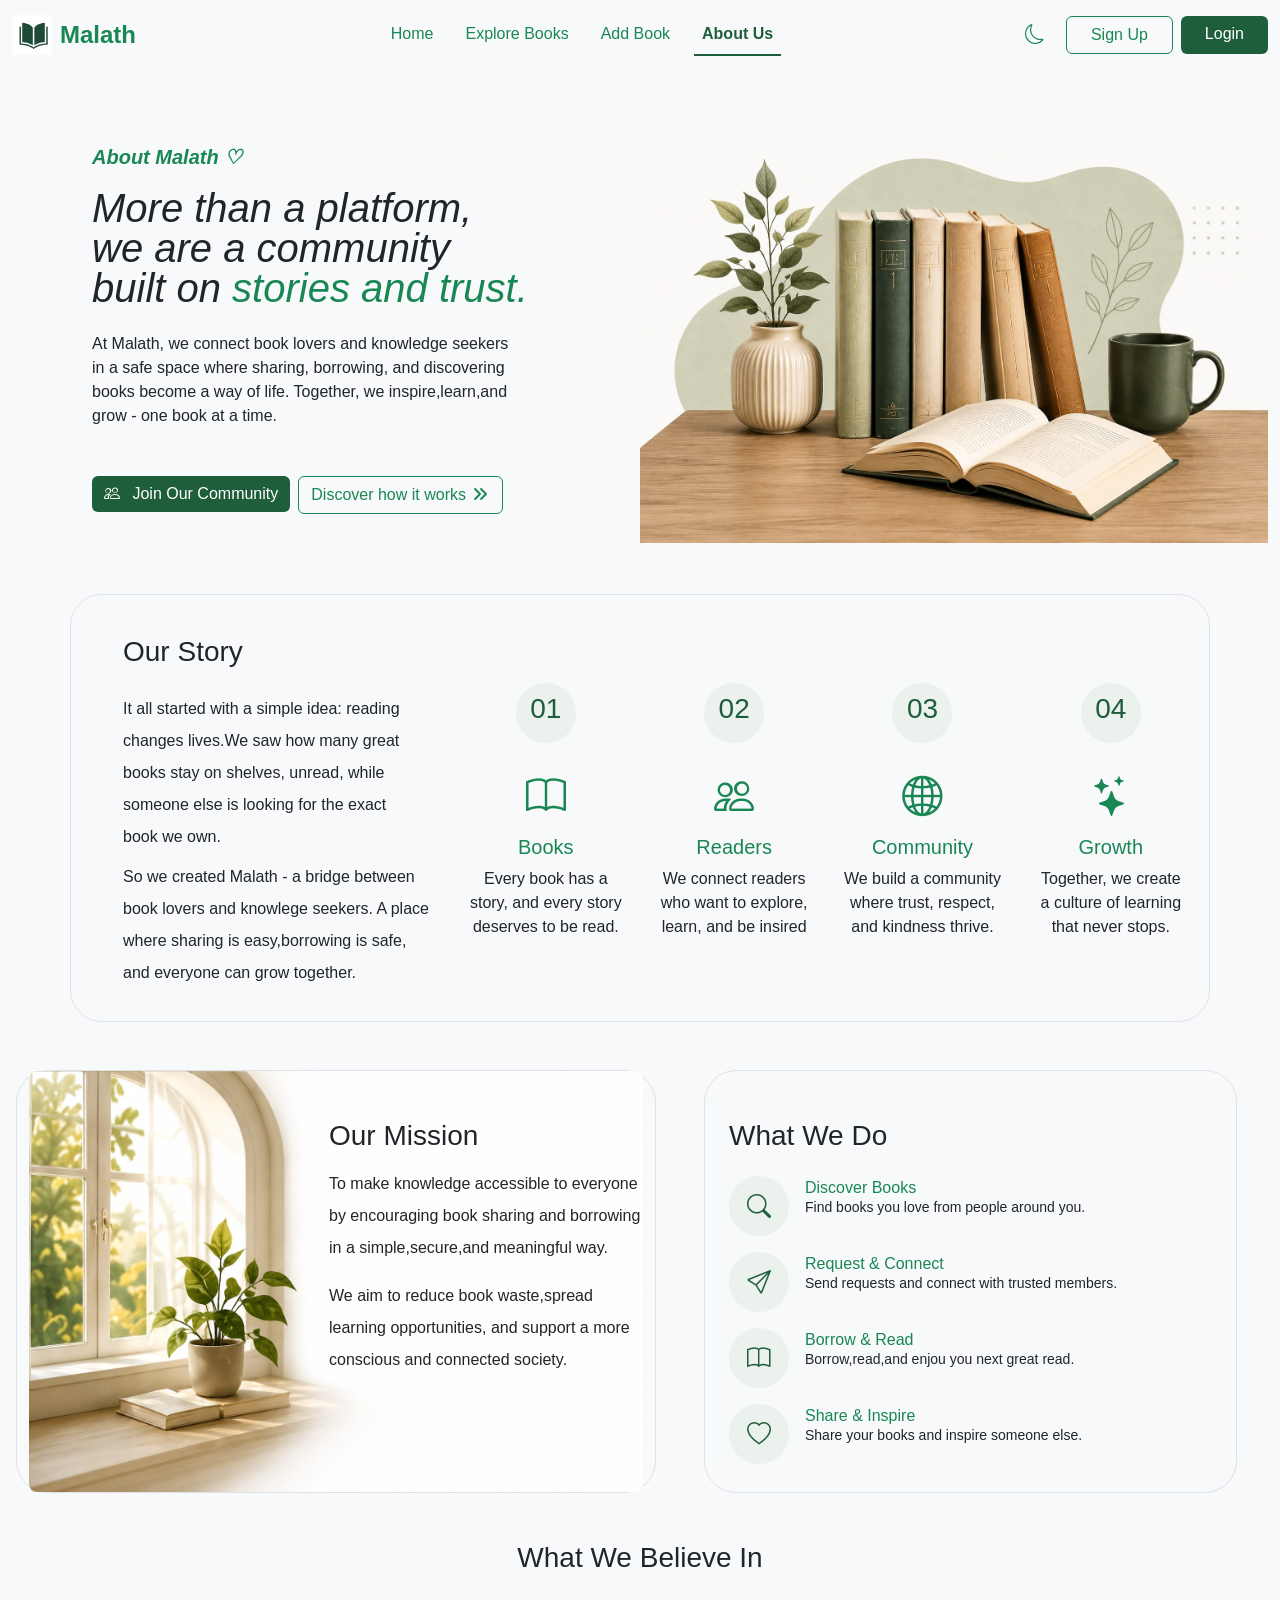
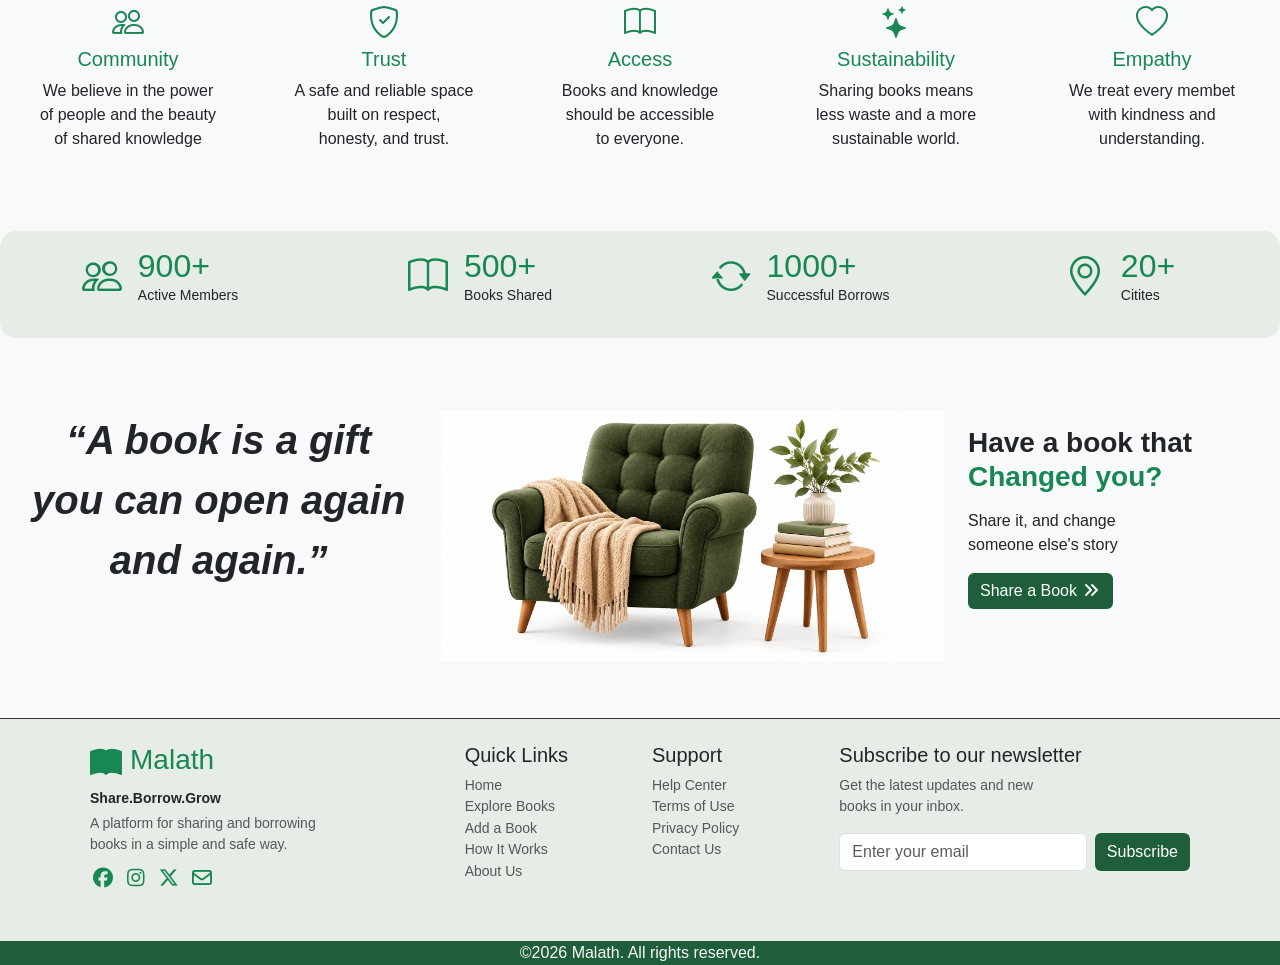
==== about.html @ b28620c4 "dark mode about page (80%)" ====
<!DOCTYPE html>
<html lang="en">

<head>
  <meta charset="UTF-8">
  <meta name="viewport" content="width=device-width, initial-scale=1.0">
  <title>About Us</title>
  <!--FontAwesome-->
  <link rel="stylesheet" href="./css/all.min.css">
  <!--Bootstrap Link-->
  <link href="https://cdn.jsdelivr.net/npm/bootstrap@5.3.8/dist/css/bootstrap.min.css" rel="stylesheet"
    integrity="sha384-sRIl4kxILFvY47J16cr9ZwB07vP4J8+LH7qKQnuqkuIAvNWLzeN8tE5YBujZqJLB" crossorigin="anonymous">
  <!--Bootstrap Icons-->
  <link rel="stylesheet" href="https://cdn.jsdelivr.net/npm/bootstrap-icons@1.11.3/font/bootstrap-icons.min.css">
  <!--CSS File-->
  <link rel="stylesheet" href="./css/style.css">
</head>

<body>
  

  <!--Start Nav-->
  <nav id="navbar" class="navbar navbar-expand-lg navbar-light bg-light ">
    <div class="container-fluid">

      <a class="navbar-brand d-flex align-items-center" href="#">
        <img src="./assets/logo.png" alt="malath" height="40" class="me-2">
        <div>
          <span class="fw-bold brand-color fs-4 d-block lh-1 text-green">Malath</span>
        </div>
      </a>
      <button class=" navbar-toggler" type="button" data-bs-toggle="collapse" data-bs-target="#navbarContent"
        aria-controls="navbarContent" aria-expanded="false" aria-label="Toggle navigation">
        <span class="navbar-toggler-icon"></span>
      </button>

      <div class=" collapse navbar-collapse" id="navbarContent">
        <ul class="links navbar-nav nav-underline mx-auto mb-2 mb-lg-0 gap-lg-3 text-nowrap px-4">
          <li class="nav-item">
            <a class="nav-link text-green text" href="./index.html">Home</a>
          </li>
          <li class="nav-item">
            <a class="nav-link text-green text" href="./explore.html">Explore Books</a>
          </li>
          <li class="nav-item">
            <a class="nav-link text-green text" href="./addBooks.html">Add Book </a>
          </li>
          <li class="nav-item">
            <a class="nav-link text-green active text" href="./about.html">About Us</a>
          </li>
        </ul>
        <div class="r-nav  d-flex  gap-2 my-1">
          <i id="themeBtn" class="bi bi-moon btn text-green fs-5"></i>
          <div class="r-nav  d-flex  gap-2 my-1">
          <a class="btn btn-outline-success px-4 text-nowrap" href="./sign-up.html">Sign Up</a>
        </div>
        <div class="r-nav  d-flex  gap-2 my-1">
          <a class="btn btn-success px-4 text-nowrap" href="./login.html">Login</a>
        </div>
        </div>
      </div>

    </div>
  </nav>
  <!--End Nav-->

  <!--Start Landing Section-->
  <section class="landing d-flex justify-content-md-between align-items-center flex-lg-row container-fluid my-5">

    <div class="info ms-lg-2 p-4">
      <div class="ms-lg-5 text-center text-md-start">

        <p class="fst-italic fs-5 text-green fw-semibold text">About Malath <span class="heart">&#9825;</span></p>
        <h1 class="mb-4 lh-1 fst-italic">More than a platform, <br> we are a community <br>built on <span class="text-green">stories and trust.</span></h1>
        <p class="mb-5 text">At Malath, we connect book lovers and knowledge <br class="d-block d-lg-none">seekers <br class="d-none d-lg-block"> in a safe space where sharing, borrowing, <br class="d-block d-lg-none"> and discovering <br class="break d-none d-lg-block">books become a way of life.<br class="d-block d-lg-none"> Together, we inspire,learn,and <br class="break d-none d-lg-block"> grow - <br class="d-block d-lg-none"> one book at a time.</p>

        <div class="mb-2 d-flex container-fluid ps-0">
          <a href="./sign-up.html"><button class="btn btn-success me-2"><i class="bi bi-people me-2"></i> Join Our Community</button></a>
          <a href="./index.html#how-it-works"><button class="btn btn-outline-success">Discover how it works <i class="fa-solid fa-angles-right"></i></button></a>
        </div>

      </div>
    </div>


    <div  class="image bg-info w-50 my-md-auto">
      <img src="./assets/landing-light.jpg" alt="Landing" class="w-100" id="landing-img">
    </div>
  </section>
  <!--End Landing Section-->

  <!--Start Story Section-->
  <section class="story container-lg container-md-fluid my-5  p-3 border border-1 rounded-5">
    <div class="row">

      <div class="left col-md-4 col-lg-4 ps-md-5 text-center text-md-start">
        <h3 class="my-4">Our Story</h3>
        <p class="lh-lg mb-md-5 mb-lg-2 text">It all started with a simple idea: reading <br
            class=" d-sm-block d-md-none d-lg-block"> changes lives.We saw how many great <br
            class="d-sm-block d-md-none d-lg-block"> books stay on shelves, unread, while <br
            class="d-sm-block d-md-none d-lg-block">someone else is looking for the exact <br
            class="d-sm-block d-md-none d-lg-block"> book we own.</p>
        <p class="lh-lg text">So we created Malath - a bridge between <br
            class="d-sm-block d-md-none d-lg-block">book lovers and knowlege seekers. A place <br
            class="d-sm-block d-md-none d-lg-block">where sharing is easy,borrowing is safe, <br
            class="d-sm-block d-md-none d-lg-block">and everyone can grow together.</p>
      </div>


      <div class="right col-md-8 col-lg-8">
        <div class="row mt-lg-5 justify-content-center align-items-center">


          <div class="col-md-6 col-lg-3 text-center ms-auto">
            <div class="count mx-auto my-4">
              <h3>01</h3>
            </div>
            <i class="bi bi-book fs-1 text-green"></i>
            <h5 class="text-green mt-2">Books</h5>
            <p class="mb-lg-5 text">Every book has a <br>story, and every story <br>deserves to be read.</p>
          </div>



          <div class="col-md-6 col-lg-3 text-center  ms-auto">
            <div class="count mx-auto my-4">
              <h3>02</h3>
            </div>
            <i class="bi bi-people fs-1 text-green"></i>
            <h5 class="text-green mt-2">Readers</h5>
            <p class="mb-lg-5 text">We connect readers <br> who want to explore, <br> learn, and be insired</p>
          </div>


          <div class="col-md-6 col-lg-3 text-center ms-auto">
            <div class="count mx-auto my-4">
              <h3>03</h3>
            </div>
            <i class="bi bi-globe2 fs-1 text-green"></i>
            <h5 class="text-green mt-2">Community</h5>
            <p class="mb-lg-5 text">We build a community <br> where trust, respect, <br> and kindness thrive.</p>
          </div>



          <div class="col-md-6 col-lg-3 text-center ms-auto">
            <div class="count mx-auto my-4">
              <h3>04</h3>
            </div>
            
            <i class="bi bi-stars fs-1 text-green"></i>
            <h5 class="text-green mt-2">Growth</h5>
            <p class="mb-lg-5 text">Together, we create <br> a culture of learning <br> that never stops.</p>
          </div>

        </div>
      </div>
    </div>



  </section>
  <!--End Story Section-->

  <!--Start Mission Section -->
  <section class="mission container-fluid my-5">
    <div class="row column-gap-5">

      <div class="col-lg-6 border border-1 rounded-5 ms-lg-3">

        <div id="description" class=" pt-5">
          <h3 class="mb-3">Our Mission</h3>
          <p class="lh-lg text">To make knowledge accessible to everyone <br> by encouraging book sharing and borrowing <br> in a simple,secure,and meaningful way.</p>
          <p class="lh-lg text">We aim to reduce book waste,spread <br>learning opportunities, and support a more<br> conscious and connected society.</p>
        </div>
      </div>



      <div class="we-do col-lg-5 pt-5 border border-1 rounded-5 ps-md-4">
        <h3>What We Do</h3>
        <div class="info my-4">

          <div class="box d-flex align-items-center my-3 ">
            <i class="bi bi-search count me-3 fs-4"></i>
            <div>
              <h6 class="text-green my-0">Discover Books</h6>
              <p class="fs-14 text">Find books you love from people around you.</p>
            </div>
          </div>


          <div class="box d-flex align-items-center my-3">
            <i class="bi bi-send count fs-4 me-3"></i>
            <div>
              <h6 class="text-green my-0">Request & Connect</h6>
              <p class="fs-14 text">Send requests and connect with trusted members.</p>
            </div>
          </div>



          <div class="box d-flex align-items-center my-3">
            <i class="bi bi-book count fs-4 me-3"></i>
            <div>
              <h6 class="text-green my-0">Borrow & Read</h6>
              <p class="fs-14 text">Borrow,read,and enjou you next great read.</p>
            </div>
          </div>


          <div class="box d-flex align-items-center my-3">
            <i class="bi bi-heart count fs-4 me-3"></i>
            <div>
              <h6 class="text-green my-0">Share & Inspire</h6>
              <p class="fs-14 text">Share your books and inspire someone else.</p>
            </div>
          </div>


        </div>
      </div>
    </div>
  </section>
  <!--Start Mission Section-->

  <!--Start Believe Section -->
  <section class="text-center my-5">
    <h3 class="mb-4">What We Believe In</h3>
    <div class="container-fluid">
      <div class="row justify-content-around">

        <div class="col-md-2">
          <i class="bi bi-people text-green fs-2"></i>
          <h5 class="text-green">Community</h5>
          <p class="text">We believe in the power <br> of people and the beauty <br> of shared knowledge</p>
        </div>


        <div class="col-md-2">
          <i class="bi bi-shield-check text-green fs-2"></i>
          <h5 class="text-green">Trust</h5>
          <p class="text">A safe and reliable space <br> built on respect, <br> honesty, and trust.</p>
        </div>



        <div class="col-md-2">
          <i class="bi bi-book text-green fs-2"></i>
          <h5 class="text-green">Access</h5>
          <p class="text">Books and knowledge <br>should be accessible <br> to everyone.</p>
        </div>



        <div class="col-md-2">
          <i class="bi bi-stars text-green fs-2"></i>
          <h5 class="text-green">Sustainability</h5>
          <p class="text">Sharing books means <br> less waste and a more <br> sustainable world.</p>
        </div>



        <div class="col-md-2">
          <i class="bi bi-heart text-green fs-2"></i>
          <h5 class="text-green">Empathy</h5>
          <p class="text">We treat every membet <br> with kindness and <br>understanding.</p>
        </div>
      </div>



    </div>
  </section>
  <!--End Believe Section -->

  <!--Start Stats-->
  <section class="container-fluid my-5 py-3">
    <div class="row align-items-center justify-content-between bg-section py-3 rounded-4 row-gap-2">

      <div class=" col-6 col-md-3 col-lg-3 d-flex justify-content-center align-self-center">
        <i class="bi bi-people text-green fs-1 me-3"></i>
        <div class="description">
          <h5 class="mb-0 fs-2 text-green">900+</h5>
          <p class="fs-14 text">Active Members</p>
        </div>
      </div>


      <div class="col-6 col-md-3 col-lg-3 d-flex justify-content-center">
        <i class="bi bi-book text-green fs-1 me-3"></i>
        <div class="description">
          <h5 class="mb-0 fs-2 text-green">500+</h5>
          <p class="fs-14 text">Books Shared</p>
        </div>
      </div>



      <div class="col-6 col-md-3 col-lg-3 d-flex justify-content-center">
        <i class="bi bi-arrow-repeat text-green fs-1 me-3"></i>
        <div class="description">
          <h5 class="mb-0 fs-2 text-green">1000+</h5>
          <p class="fs-14 text">Successful Borrows</p>
        </div>
      </div>




      <div class="col-6 col-md-3 col-lg-3 d-flex justify-content-center">
        <i class="bi bi-geo-alt text-green fs-1 me-3"></i>
        <div class="description">
          <h5 class="mb-0 fs-2 text-green">20+</h5>
          <p class="fs-14 text">Citites</p>
        </div>
      </div>




    </div>
  </section>
  <!--End Stats-->

  <!--Start Last Section-->
  <section class="mb-5 container-fluid my-5">
    <div class="row p-2 justify-content-around">

      <div class="col-md-4 col-lg-4 text-center mb-3">
        <q class="fs-1 fw-semibold fst-italic">A book is a gift <br class="d-none d-md-block">you can open again <br
            class="d-none d-lg-block"> and again.</q>
      </div>

      <div class="image col-md-5 col-lg-5">
        <img src="./assets/quote.jpg" alt="" class="w-100">
      </div>

      <div class="col-md-3 col-lg-3 text-center text-md-start mt-3">
        <h3 class="fw-semibold mb-3">Have a book that <br> <span class="text-green">Changed you?</span></h3>
        <p class="mb-3 text">Share it, and change <br>someone else's story</p>
        <a href="./addBooks.html"><button class="btn btn-success">Share a Book <i
              class="fa-solid fa-angles-right"></i></button></a>
      </div>
    </div>

  </section>
  <!--End Last Section-->

  <!--Start Footer-->
  <footer class="p-3 bg-section">
    <div class="container">
      <div class="row  justify-content-md-between justify-content-lg-center align-items-start p-2">

        <div class="col-sm-6 col-lg-4 mb-4">
          <div class="d-flex align-items-center ">
            <i class="bi bi-book-fill fs-2 me-2 text-green d-flex  justify-content-center align-items-start"></i>
            <h3 class="text-green">Malath</h3>
          </div>
          <div class="fs-14">
            <p class="fw-bold my-1">Share.Borrow.Grow</p>
            <p class="text-muted mb-2">A platform for sharing and borrowing <br> books in a simple and safe
              way.</p>
          </div>
          <div class="icons m-0">
            <a href="#" class="text-green fs-5"><i class="fa-brands fa-facebook me-1"></i></a>
            <a href="#" class="text-green fs-5"><i class="fa-brands fa-instagram me-1"></i></a>
            <a href="#" class="text-green fs-5"><i class="fa-brands fa-x-twitter me-1"></i></a>
            <a href="#" class="text-green fs-5"><i class="fa-regular fa-envelope me-1"></i></a>
          </div>
        </div>

        <div class="col-sm-6 col-lg-2 mb-2">
          <h5>Quick Links</h5>
          <ul class="list-unstyled">
            <li><a href="#" class="text-decoration-none text-muted fs-14">Home</a></li>
            <li><a href="#" class="text-decoration-none text-muted fs-14">Explore Books</a></li>
            <li><a href="#" class="text-decoration-none text-muted fs-14">Add a Book</a></li>
            <li><a href="#" class="text-decoration-none text-muted fs-14">How It Works</a></li>
            <li><a href="#" class="text-decoration-none text-muted fs-14">About Us</a></li>
          </ul>
        </div>

        <div class="col-sm-6 col-lg-2  mb-2">
          <h5>Support</h5>
          <ul class="list-unstyled">
            <li><a href="#" class="text-decoration-none text-muted fs-14">Help Center</a></li>
            <li><a href="#" class="text-decoration-none text-muted fs-14">Terms of Use</a></li>
            <li><a href="#" class="text-decoration-none text-muted fs-14">Privacy Policy</a></li>
            <li><a href="#" class="text-decoration-none text-muted fs-14">Contact Us</a></li>
          </ul>
        </div>

        <div class="col-sm-6 col-lg-4 ">
          <div class="info">
            <h5>Subscribe to our newsletter</h5>
            <p class="fs-14 text-muted">Get the latest updates and new <br> books in your inbox.</p>
          </div>

          <form class="d-flex">
            <input type="email" placeholder="Enter your email" "
                  class=" form-control w-75 me-2">
            <input type="submit" value="Subscribe" class="btn btn-success">
          </form>
        </div>


      </div>
    </div>
  </footer>
  <p class="text-center bg-success my-0 text-light copy-right">&copy;2026 Malath. All rights reserved.</p>
  <!-- End Footer -->

  <!--Bootstrape-->
  <script src="https://cdn.jsdelivr.net/npm/bootstrap@5.3.8/dist/js/bootstrap.bundle.min.js"
    integrity="sha384-FKyoEForCGlyvwx9Hj09JcYn3nv7wiPVlz7YYwJrWVcXK/BmnVDxM+D2scQbITxI"
    crossorigin="anonymous"></script>

  <!--JS File-->
  <script src="./js/main.js"></script>
</body>

</html>
---- css/style.css ----
:root {
  --primary-green-color: #1e5e3a;
  --background-section: #f6f8f5;
}
/*Start Global*/
html {
  scroll-behavior: smooth;
}
* {
  margin: 0;
  padding: 0;
  box-sizing: border-box;
}
.text-green {
  color: var(--primary-green-color);
}
.fs-14 {
  font-size: 14px;
}
/*End Global*/

/*Start Nav*/
.navbar-nav .nav-link:hover,
.navbar-nav .nav-link.active {
  color: var(--primary-green-color) !important;
  font-weight: 600;
}

.nav-underline .nav-link.active,
.nav-underline .nav-link:hover {
  border-bottom-color: var(--primary-green-color) !important;
}
/*End Nav*/

/*Start Hero*/
.hero {
  background-color: #fafaf8;
  display: flex;
  align-items: center;
}

.btn-success:hover {
  background: var(--primary-green-color);
}
.btn-outline-success:hover {
  background: var(--primary-green-color);
  transition: all 1s;
}
.btn-success {
  background: var(--primary-green-color);
  border: none;
}
/*End Hero*/

/*Start Footer*/
.bg-section {
  background-color: #e6ede6;
}
.copy-right {
  background-color: var(--primary-green-color) !important;
}
/*End Footer*/

/*Start About Page*/
.icon {
  width: 40px;
  height: 40px;
  display: flex !important;
  justify-content: center;
  align-items: center;
  flex-shrink: 0;
  border-radius: 50%;
  -webkit-border-radius: 50%;
  -moz-border-radius: 50%;
  -ms-border-radius: 50%;
  -o-border-radius: 50%;
}
.count {
  /*background-color: #fef2e9;*/
  background-color: #ebf1ec;
  color: var(--primary-green-color);
  width: 60px;
  height: 60px;
  display: flex;
  justify-content: center;
  align-items: center;
  flex-shrink: 0;
  border-radius: 50%;
  -webkit-border-radius: 50%;
  -moz-border-radius: 50%;
  -ms-border-radius: 50%;
  -o-border-radius: 50%;
}
#description {
  background-image: url(../assets/mission-light.jpg);
  background-size: cover;
  padding-bottom: 100px;
  border-radius: 8px;
  -webkit-border-radius: 8px;
  -moz-border-radius: 8px;
  -ms-border-radius: 8px;
  -o-border-radius: 8px;
  padding-left: 300px;
  background-position: center;
}
/*.description{
  background-image: url(../assets/mission-dark.jpg);
  background-size: cover;
  padding-bottom: 100px;
  border-radius: 8px;
  -webkit-border-radius: 8px;
  -moz-border-radius: 8px;
  -ms-border-radius: 8px;
  -o-border-radius: 8px;
  padding-left: 300px;
}*/
.description-box,
.description-content {
  min-height: 100%;
}
@media (max-width: 767px) {
  .landing {
    flex-direction: column !important;
  }
  .landing .image,
  .landing .image img {
    width: 100% !important;
  }
  .mission .description {
    padding-left: 30px;
    padding-bottom: 10px;
    background-attachment: fixed;
  }
}
@media (min-width: 768px){
  .mission .description{
    padding-left: 400px;
  }

}
/*@media (max-width: 991px){
  .landing .break{
    display: none !important;
  }
}*/
/*.mission{
  background-image: url(../assets/mission-background.jpg);
  background-size: cover;
}*/
/*.vision{
  background-image: url(../assets/vision-background.jpg);
  background-size: cover;
}*/
/*.icons{
    width: 40px;
    height: 40px;
    border-radius: 50%;
    -webkit-border-radius: 50%;
    -moz-border-radius: 50%;
    -ms-border-radius: 50%;
    -o-border-radius: 50%;
    background-color: var(--background-section);
}*/
/*End About Page*/

/* Custom Styles overriding or adding to Bootstrap */

/* 1. Global Styles */
body {
  font-family: "Segoe UI", Tahoma, Geneva, Verdana, sans-serif;
  background-color: #f8f9fa; /* لون خلفية مريح للعين */
}

/* 2. Custom Navbar Styling */
.navbar-brand {
  font-size: 1.5rem;
  color: #0d6efd !important; /* توحيد لون اللوجو بلون البراند */
}

.nav-link.active {
  font-weight: bold;
  border-bottom: 2px solid #0d6efd; /* خط تحت اسم الصفحة النشطة */
}

/* 3. Search Section */
.explore-search h1 {
  color: #212529;
}

/* Customizing Search Input Focus */
.explore-search .form-control:focus {
  border-color: #0d6efd;
  box-shadow: 0 0 8px rgba(13, 110, 253, 0.25);
}

/* 4. Job Cards Enhancements */
.card {
  border: none;
  transition:
    transform 0.2s ease,
    box-shadow 0.2s ease; /* انيميشن عند التحويم */
}

/* Hover Effect on Cards */
.card:hover {
  transform: translateY(-5px); /* رفع الكارت لفوق سنّة بسيطة */
  box-shadow: 0 8px 16px rgba(0, 0, 0, 0.1) !important;
}

/* Company Logo inside Card */
.card-img-top {
  object-fit: contain;
  height: 50px;
}

/* 5. Footer Customization */
footer {
  font-size: 0.9rem;
  border-top: 1px solid #343a40;
}

/*كود حبيبه*/
/*:root {
  --brand-color: #1b5e3a;
  --brand-light-bg: #f4f8f5;
}

.btn-success {
  background-color: var(--brand-color);
  border-color: var(--brand-color);
}


.bg-success {
  background-color: var(--brand-color) !important;
}

.text-success {
  color: var(--brand-color) !important;
}


.bg-light {
  background-color: var(--brand-light-bg) !important;
}

.card-img-top {
  height: 200px;
  object-fit: cover;
}
body {
    background-color: #057734;
}*/

/* GLOBAL VARIABLES  */
:root {
  --primary-green: #198754;
  --hover-shadow: 0 8px 20px rgba(0, 0, 0, 0.1);
}

body {
  font-family: "Inter", sans-serif;
  color: #212529;
}

.text-green {
  color: var(--primary-green) !important;
}

/*  SEARCH BAR  */

.input-group:focus-within {
  box-shadow: 0 0 0 0.25rem rgba(25, 135, 84, 0.2) !important;
  border-color: var(--primary-green) !important;
}

.input-group .form-control:focus {
  box-shadow: none;
}

/*  FILTER BUTTONS */
.btn-filter {
  background-color: #ffffff;
  color: #6c757d;
  border: 1px solid #dee2e6;
  border-radius: 50px;
  padding: 8px 20px;
  font-size: 14px;
  transition: all 0.3s ease;
}

/* Active category indicator */
.btn-filter.active {
  background-color: var(--primary-green);
  color: #ffffff;
  border-color: var(--primary-green);
  box-shadow: 0 4px 10px rgba(25, 135, 84, 0.25);
}

/*  BOOK CARDS */
.book-card {
  border: 1px solid rgba(0, 0, 0, 0.08);
  border-radius: 12px;
  transition:
    transform 0.3s ease,
    box-shadow 0.3s ease;
}

.book-card:hover {
  transform: translateY(-5px);
  box-shadow: var(--hover-shadow);
}

.book-cover {
  width: 120px;
  height: 170px;
  object-fit: cover;
  flex-shrink: 0;
  border-radius: 8px;
}

.badge-category {
  background-color: rgba(25, 135, 84, 0.1);
  color: var(--primary-green);
  font-weight: 600;
}

.status-available {
  color: var(--primary-green);
  font-size: 13px;
  font-weight: 600;
}

/* start add book css */

.breadcrumb-item + .breadcrumb-item::before {
  content: ">";
}

.form-control:focus,
.form-select:focus {
  box-shadow: 0 0 0 0.25rem #18703d !important;
}
.guide-icon-box {
  width: 42px;
  height: 42px;
  min-width: 42px;
  background-color: #eaf3ed;
  color: #1b5e3a;
  border-radius: 50%;
  display: flex;
  align-items: center;
  justify-content: center;
  font-size: 1.2rem;
}
.upload-label {
  display: block;
  font-weight: 600;
  margin-bottom: 8px;
}

.upload-box {
  border: 1px dashed #aaa;
  border-radius: 8px;
  padding: 25px;
  text-align: center;
  cursor: pointer;
  transition: 0.3s;
}

.upload-box:hover {
  border-color: #198754;
  background-color: #f8fff9;
}

#bookImages {
  display: none;
}

.upload-content {
  cursor: pointer;
  width: 100%;
}

.upload-icon {
  font-size: 30px;
  color: #198754;
  margin-bottom: 8px;
}

.upload-content p {
  margin: 0;
  font-weight: 600;
}

.upload-content span {
  display: block;
  margin: 5px 0;
  color: #666;
}

.upload-content small {
  color: #888;
}

.upload-note {
  display: block;
  margin-top: 8px;
  color: #777;
}
/* end add book css */
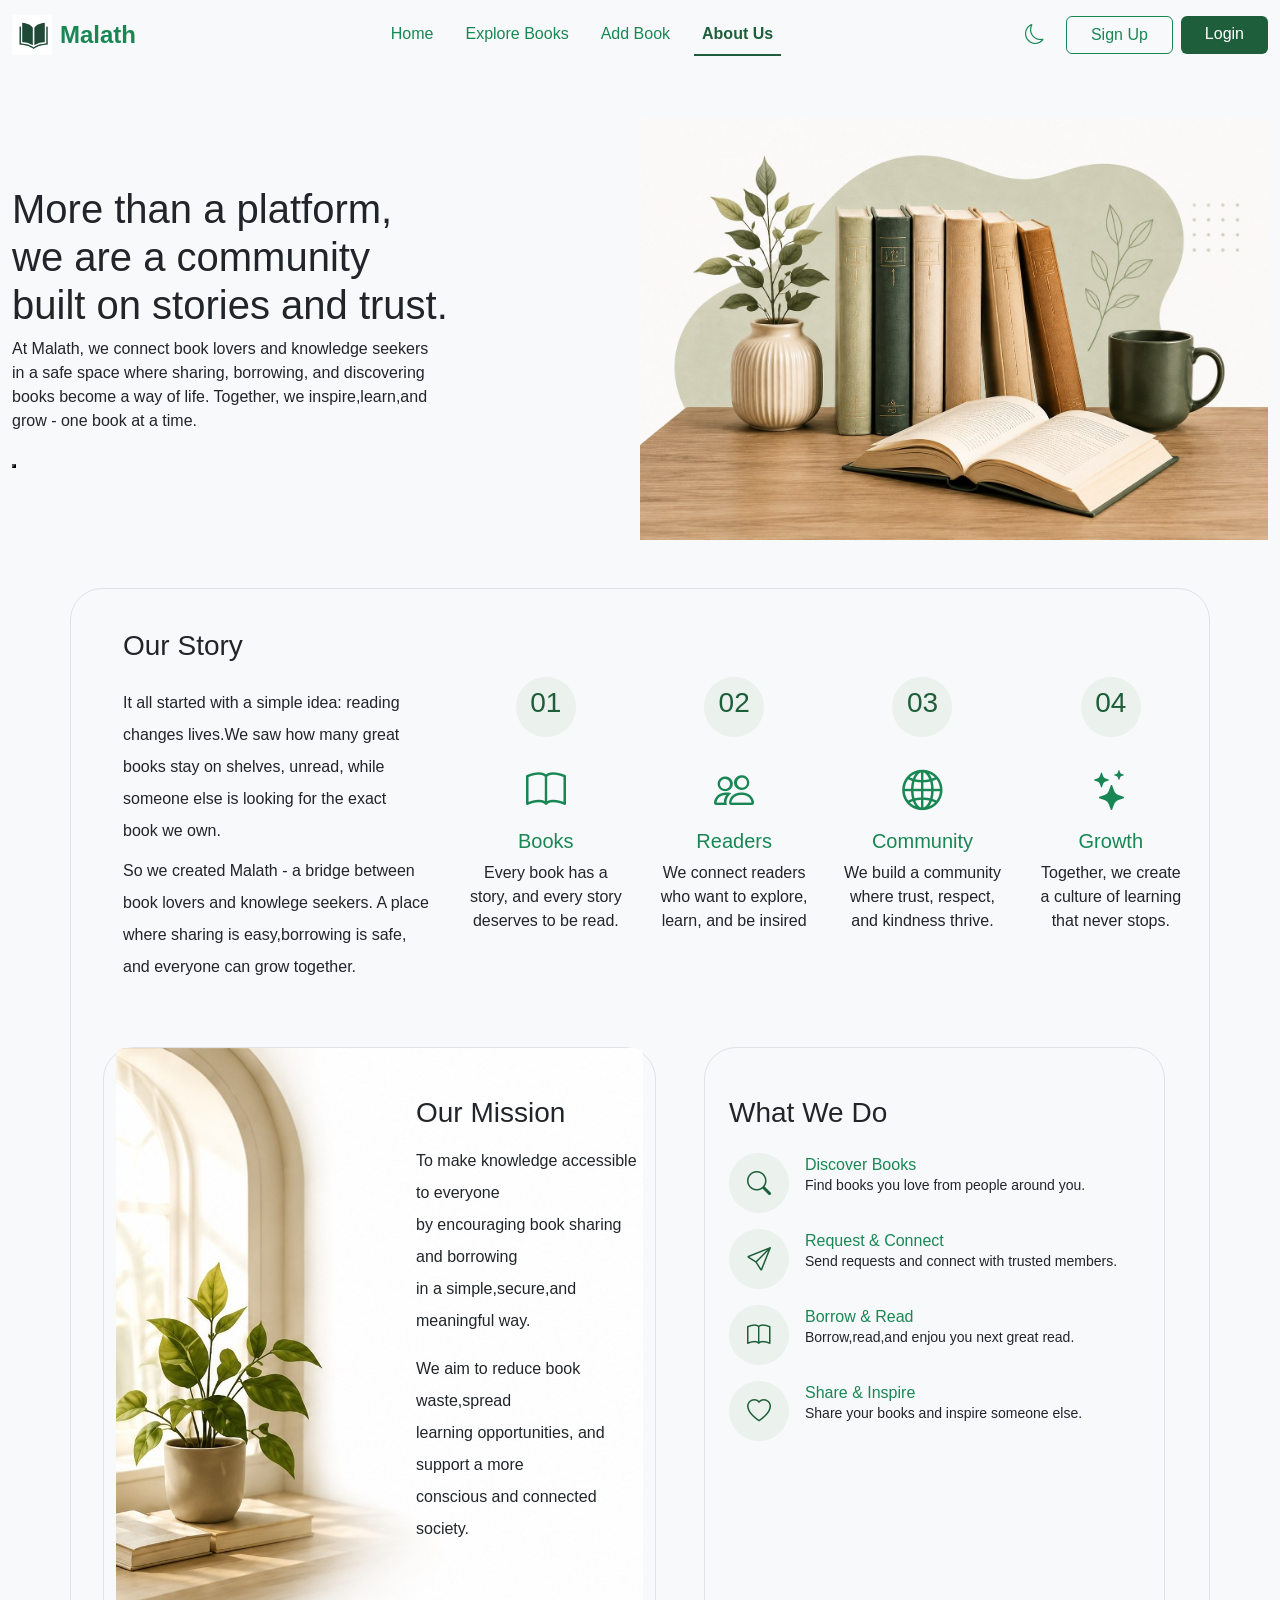
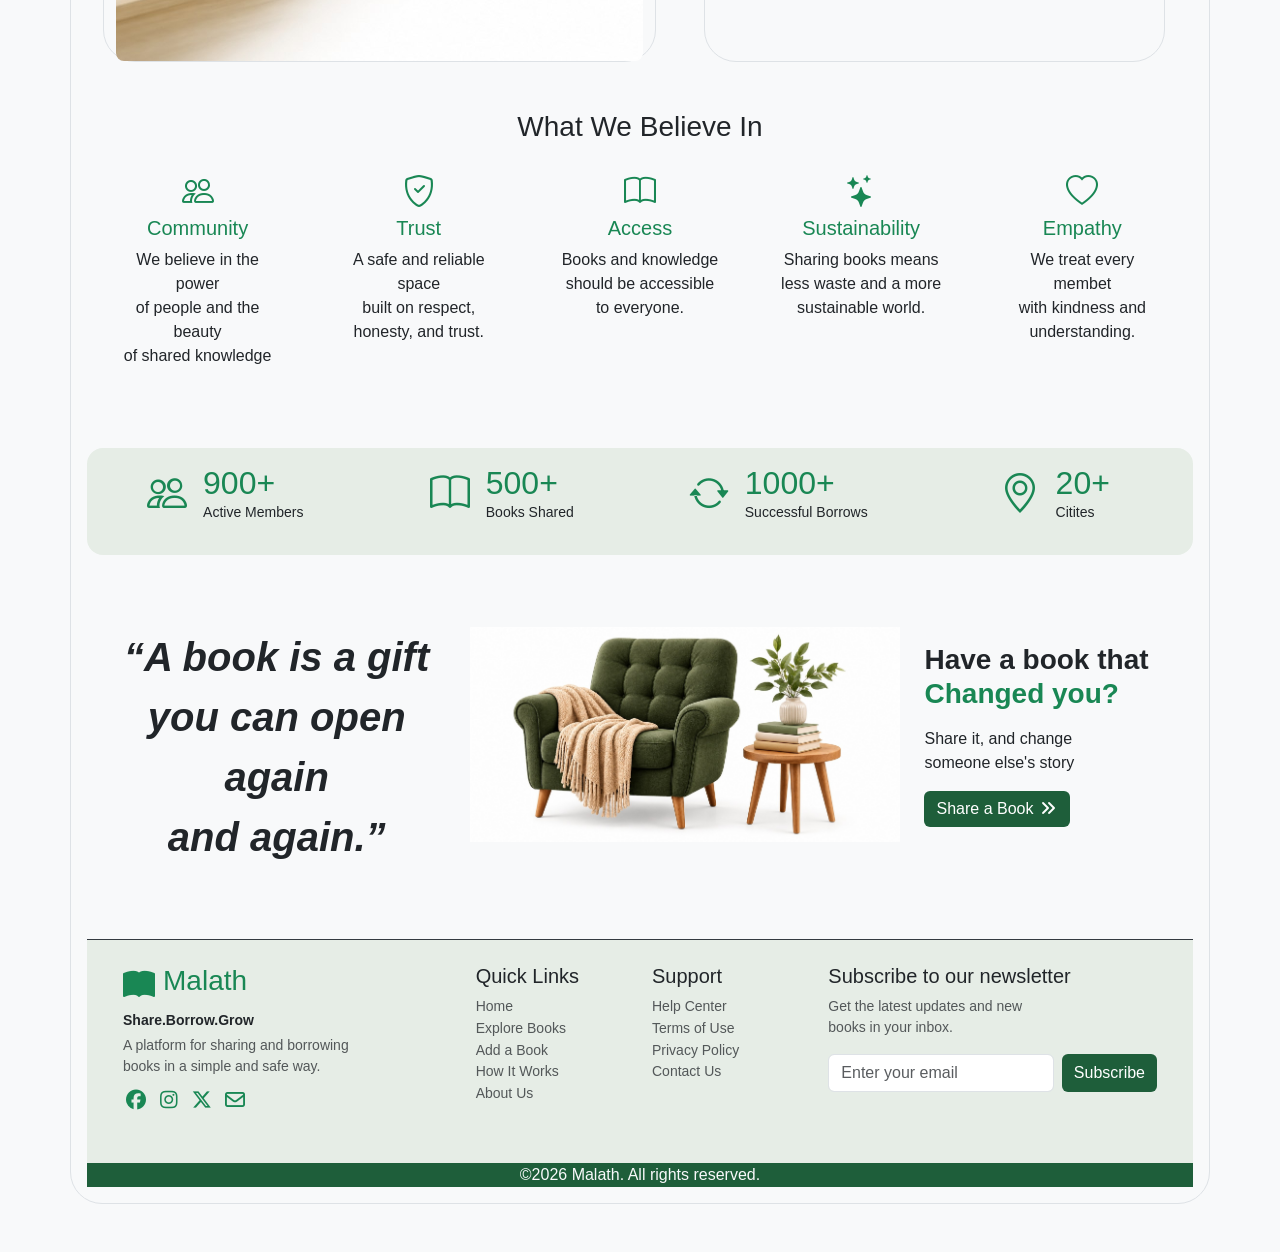
==== commit 9e3c80b8: ".." ====
--- a/about.html
+++ b/about.html
@@ -65,25 +65,16 @@
   <!--End Nav-->
 
   <!--Start Landing Section-->
+
+
   <section class="landing d-flex justify-content-md-between align-items-center flex-lg-row container-fluid my-5">
-
-    <div class="info ms-lg-2 p-4">
-      <div class="ms-lg-5 text-center text-md-start">
-
-        <p class="fst-italic fs-5 text-green fw-semibold text">About Malath <span class="heart">&#9825;</span></p>
-        <h1 class="mb-4 lh-1 fst-italic">More than a platform, <br> we are a community <br>built on <span class="text-green">stories and trust.</span></h1>
-        <p class="mb-5 text">At Malath, we connect book lovers and knowledge <br class="d-block d-lg-none">seekers <br class="d-none d-lg-block"> in a safe space where sharing, borrowing, <br class="d-block d-lg-none"> and discovering <br class="break d-none d-lg-block">books become a way of life.<br class="d-block d-lg-none"> Together, we inspire,learn,and <br class="break d-none d-lg-block"> grow - <br class="d-block d-lg-none"> one book at a time.</p>
-
-        <div class="mb-2 d-flex container-fluid ps-0">
-          <a href="./sign-up.html"><button class="btn btn-success me-2"><i class="bi bi-people me-2"></i> Join Our Community</button></a>
-          <a href="./index.html#how-it-works"><button class="btn btn-outline-success">Discover how it works <i class="fa-solid fa-angles-right"></i></button></a>
-        </div>
-
-      </div>
-    </div>
-
-
-    <div  class="image bg-info w-50 my-md-auto">
+    <div class="info">
+      <h1>More than a platform, <br> we are a community <br>built on stories and trust.</h1>
+      <p>At Malath, we connect book lovers and knowledge seekers <br> in a safe space where sharing, borrowing, and discovering <br>books become a way of life. Together, we inspire,learn,and <br> grow - one book at a time.</p>
+      <button><a href=""></a></button>
+    </div>
+
+    <div class="image bg-info w-50 my-md-auto">
       <img src="./assets/landing-light.jpg" alt="Landing" class="w-100" id="landing-img">
     </div>
   </section>
@@ -110,7 +101,6 @@
       <div class="right col-md-8 col-lg-8">
         <div class="row mt-lg-5 justify-content-center align-items-center">
 
-
           <div class="col-md-6 col-lg-3 text-center ms-auto">
             <div class="count mx-auto my-4">
               <h3>01</h3>
@@ -159,7 +149,6 @@
 
 
 
-  </section>
   <!--End Story Section-->
 
   <!--Start Mission Section -->
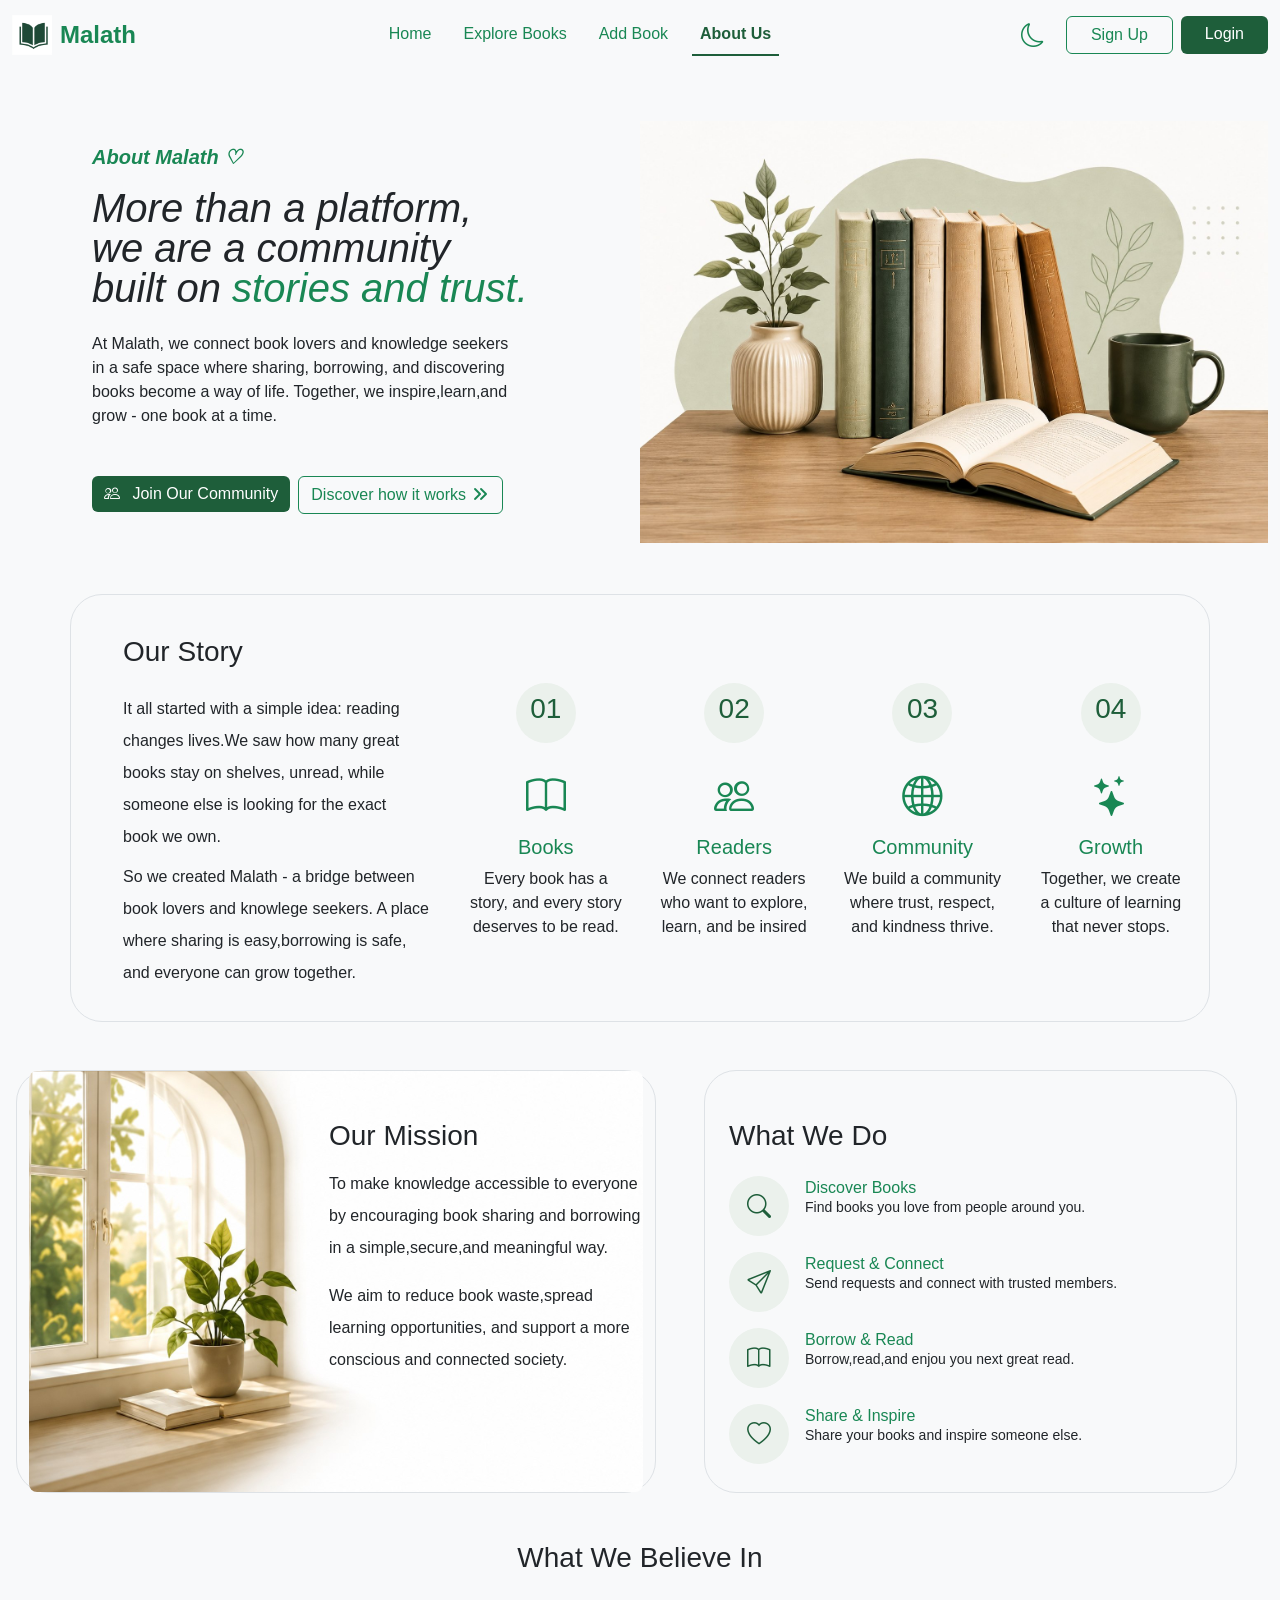
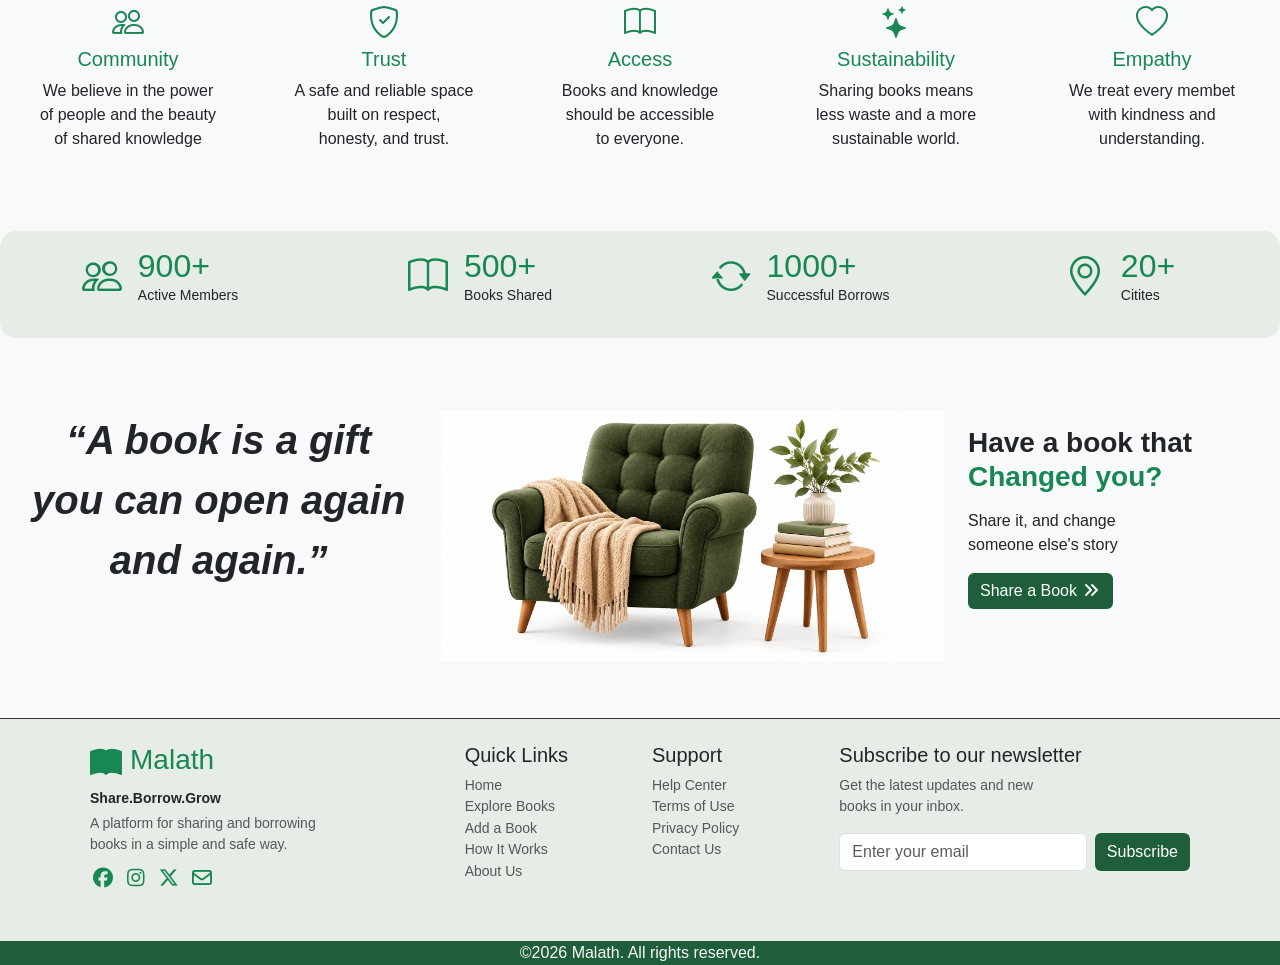
==== commit fbcf6bd7: ".." ====
--- a/about.html
+++ b/about.html
@@ -1,26 +1,24 @@
 <!DOCTYPE html>
 <html lang="en">
-
-<head>
+  <head>
   <meta charset="UTF-8">
   <meta name="viewport" content="width=device-width, initial-scale=1.0">
   <title>About Us</title>
   <!--FontAwesome-->
   <link rel="stylesheet" href="./css/all.min.css">
   <!--Bootstrap Link-->
-  <link href="https://cdn.jsdelivr.net/npm/bootstrap@5.3.8/dist/css/bootstrap.min.css" rel="stylesheet"
-    integrity="sha384-sRIl4kxILFvY47J16cr9ZwB07vP4J8+LH7qKQnuqkuIAvNWLzeN8tE5YBujZqJLB" crossorigin="anonymous">
+  <link href="https://cdn.jsdelivr.net/npm/bootstrap@5.3.8/dist/css/bootstrap.min.css" rel="stylesheet" integrity="sha384-sRIl4kxILFvY47J16cr9ZwB07vP4J8+LH7qKQnuqkuIAvNWLzeN8tE5YBujZqJLB" crossorigin="anonymous">
   <!--Bootstrap Icons-->
   <link rel="stylesheet" href="https://cdn.jsdelivr.net/npm/bootstrap-icons@1.11.3/font/bootstrap-icons.min.css">
   <!--CSS File-->
   <link rel="stylesheet" href="./css/style.css">
 </head>
 
-<body>
+<body class="">
   
 
   <!--Start Nav-->
-  <nav id="navbar" class="navbar navbar-expand-lg navbar-light bg-light ">
+  <nav id="navbar" class="navbar navbar-expand-lg bg-light navbar-light">
     <div class="container-fluid">
 
       <a class="navbar-brand d-flex align-items-center" href="#">
@@ -29,8 +27,7 @@
           <span class="fw-bold brand-color fs-4 d-block lh-1 text-green">Malath</span>
         </div>
       </a>
-      <button class=" navbar-toggler" type="button" data-bs-toggle="collapse" data-bs-target="#navbarContent"
-        aria-controls="navbarContent" aria-expanded="false" aria-label="Toggle navigation">
+      <button class=" navbar-toggler" type="button" data-bs-toggle="collapse" data-bs-target="#navbarContent" aria-controls="navbarContent" aria-expanded="false" aria-label="Toggle navigation">
         <span class="navbar-toggler-icon"></span>
       </button>
 
@@ -50,7 +47,7 @@
           </li>
         </ul>
         <div class="r-nav  d-flex  gap-2 my-1">
-          <i id="themeBtn" class="bi bi-moon btn text-green fs-5"></i>
+          <i id="themeBtn" class="bi btn text-green fs-4 bi-moon d-flex justify-content-center align-items-center"></i>
           <div class="r-nav  d-flex  gap-2 my-1">
           <a class="btn btn-outline-success px-4 text-nowrap" href="./sign-up.html">Sign Up</a>
         </div>
@@ -65,14 +62,23 @@
   <!--End Nav-->
 
   <!--Start Landing Section-->
-
-
   <section class="landing d-flex justify-content-md-between align-items-center flex-lg-row container-fluid my-5">
-    <div class="info">
-      <h1>More than a platform, <br> we are a community <br>built on stories and trust.</h1>
-      <p>At Malath, we connect book lovers and knowledge seekers <br> in a safe space where sharing, borrowing, and discovering <br>books become a way of life. Together, we inspire,learn,and <br> grow - one book at a time.</p>
-      <button><a href=""></a></button>
-    </div>
+
+    <div class="info ms-lg-2 p-4">
+      <div class="ms-lg-5 text-center text-md-start">
+
+        <p class="fst-italic fs-5 text-green fw-semibold text">About Malath <span class="heart">♡</span></p>
+        <h1 class="mb-4 lh-1 fst-italic">More than a platform, <br> we are a community <br>built on <span class="text-green">stories and trust.</span></h1>
+        <p class="mb-5 text">At Malath, we connect book lovers and knowledge <br class="d-block d-lg-none">seekers <br class="d-none d-lg-block"> in a safe space where sharing, borrowing, <br class="d-block d-lg-none"> and discovering <br class="break d-none d-lg-block">books become a way of life.<br class="d-block d-lg-none"> Together, we inspire,learn,and <br class="break d-none d-lg-block"> grow - <br class="d-block d-lg-none"> one book at a time.</p>
+
+        <div class="mb-2 d-flex container-fluid ps-0">
+          <a href="./sign-up.html"><button class="btn btn-success me-2"><i class="bi bi-people me-2"></i> Join Our Community</button></a>
+          <a href="./index.html#how-it-works"><button class="btn btn-outline-success">Discover how it works <i class="fa-solid fa-angles-right"></i></button></a>
+        </div>
+
+      </div>
+    </div>
+
 
     <div class="image bg-info w-50 my-md-auto">
       <img src="./assets/landing-light.jpg" alt="Landing" class="w-100" id="landing-img">
@@ -86,20 +92,14 @@
 
       <div class="left col-md-4 col-lg-4 ps-md-5 text-center text-md-start">
         <h3 class="my-4">Our Story</h3>
-        <p class="lh-lg mb-md-5 mb-lg-2 text">It all started with a simple idea: reading <br
-            class=" d-sm-block d-md-none d-lg-block"> changes lives.We saw how many great <br
-            class="d-sm-block d-md-none d-lg-block"> books stay on shelves, unread, while <br
-            class="d-sm-block d-md-none d-lg-block">someone else is looking for the exact <br
-            class="d-sm-block d-md-none d-lg-block"> book we own.</p>
-        <p class="lh-lg text">So we created Malath - a bridge between <br
-            class="d-sm-block d-md-none d-lg-block">book lovers and knowlege seekers. A place <br
-            class="d-sm-block d-md-none d-lg-block">where sharing is easy,borrowing is safe, <br
-            class="d-sm-block d-md-none d-lg-block">and everyone can grow together.</p>
+        <p class="lh-lg mb-md-5 mb-lg-2 text">It all started with a simple idea: reading <br class=" d-sm-block d-md-none d-lg-block"> changes lives.We saw how many great <br class="d-sm-block d-md-none d-lg-block"> books stay on shelves, unread, while <br class="d-sm-block d-md-none d-lg-block">someone else is looking for the exact <br class="d-sm-block d-md-none d-lg-block"> book we own.</p>
+        <p class="lh-lg text">So we created Malath - a bridge between <br class="d-sm-block d-md-none d-lg-block">book lovers and knowlege seekers. A place <br class="d-sm-block d-md-none d-lg-block">where sharing is easy,borrowing is safe, <br class="d-sm-block d-md-none d-lg-block">and everyone can grow together.</p>
       </div>
 
 
       <div class="right col-md-8 col-lg-8">
         <div class="row mt-lg-5 justify-content-center align-items-center">
+
 
           <div class="col-md-6 col-lg-3 text-center ms-auto">
             <div class="count mx-auto my-4">
@@ -149,6 +149,7 @@
 
 
 
+  </section>
   <!--End Story Section-->
 
   <!--Start Mission Section -->
@@ -182,7 +183,7 @@
           <div class="box d-flex align-items-center my-3">
             <i class="bi bi-send count fs-4 me-3"></i>
             <div>
-              <h6 class="text-green my-0">Request & Connect</h6>
+              <h6 class="text-green my-0">Request &amp; Connect</h6>
               <p class="fs-14 text">Send requests and connect with trusted members.</p>
             </div>
           </div>
@@ -192,7 +193,7 @@
           <div class="box d-flex align-items-center my-3">
             <i class="bi bi-book count fs-4 me-3"></i>
             <div>
-              <h6 class="text-green my-0">Borrow & Read</h6>
+              <h6 class="text-green my-0">Borrow &amp; Read</h6>
               <p class="fs-14 text">Borrow,read,and enjou you next great read.</p>
             </div>
           </div>
@@ -201,7 +202,7 @@
           <div class="box d-flex align-items-center my-3">
             <i class="bi bi-heart count fs-4 me-3"></i>
             <div>
-              <h6 class="text-green my-0">Share & Inspire</h6>
+              <h6 class="text-green my-0">Share &amp; Inspire</h6>
               <p class="fs-14 text">Share your books and inspire someone else.</p>
             </div>
           </div>
@@ -317,8 +318,7 @@
     <div class="row p-2 justify-content-around">
 
       <div class="col-md-4 col-lg-4 text-center mb-3">
-        <q class="fs-1 fw-semibold fst-italic">A book is a gift <br class="d-none d-md-block">you can open again <br
-            class="d-none d-lg-block"> and again.</q>
+        <q class="fs-1 fw-semibold fst-italic">A book is a gift <br class="d-none d-md-block">you can open again <br class="d-none d-lg-block"> and again.</q>
       </div>
 
       <div class="image col-md-5 col-lg-5">
@@ -328,8 +328,7 @@
       <div class="col-md-3 col-lg-3 text-center text-md-start mt-3">
         <h3 class="fw-semibold mb-3">Have a book that <br> <span class="text-green">Changed you?</span></h3>
         <p class="mb-3 text">Share it, and change <br>someone else's story</p>
-        <a href="./addBooks.html"><button class="btn btn-success">Share a Book <i
-              class="fa-solid fa-angles-right"></i></button></a>
+        <a href="./addBooks.html"><button class="btn btn-success">Share a Book <i class="fa-solid fa-angles-right"></i></button></a>
       </div>
     </div>
 
@@ -387,8 +386,7 @@
           </div>
 
           <form class="d-flex">
-            <input type="email" placeholder="Enter your email" "
-                  class=" form-control w-75 me-2">
+            <input type="email" placeholder="Enter your email" "="" class=" form-control w-75 me-2">
             <input type="submit" value="Subscribe" class="btn btn-success">
           </form>
         </div>
@@ -397,16 +395,15 @@
       </div>
     </div>
   </footer>
-  <p class="text-center bg-success my-0 text-light copy-right">&copy;2026 Malath. All rights reserved.</p>
+  <p class="text-center bg-success my-0 text-light copy-right">©2026 Malath. All rights reserved.</p>
   <!-- End Footer -->
 
   <!--Bootstrape-->
-  <script src="https://cdn.jsdelivr.net/npm/bootstrap@5.3.8/dist/js/bootstrap.bundle.min.js"
-    integrity="sha384-FKyoEForCGlyvwx9Hj09JcYn3nv7wiPVlz7YYwJrWVcXK/BmnVDxM+D2scQbITxI"
-    crossorigin="anonymous"></script>
+  <script src="https://cdn.jsdelivr.net/npm/bootstrap@5.3.8/dist/js/bootstrap.bundle.min.js" integrity="sha384-FKyoEForCGlyvwx9Hj09JcYn3nv7wiPVlz7YYwJrWVcXK/BmnVDxM+D2scQbITxI" crossorigin="anonymous"></script>
 
   <!--JS File-->
   <script src="./js/main.js"></script>
+
+
 </body>
-
 </html>
--- a/css/style.css
+++ b/css/style.css
@@ -127,7 +127,7 @@
     width: 100% !important;
   }
   .mission .description {
-    padding-left: 30px;
+    padding-left: 300px;
     padding-bottom: 10px;
     background-attachment: fixed;
   }
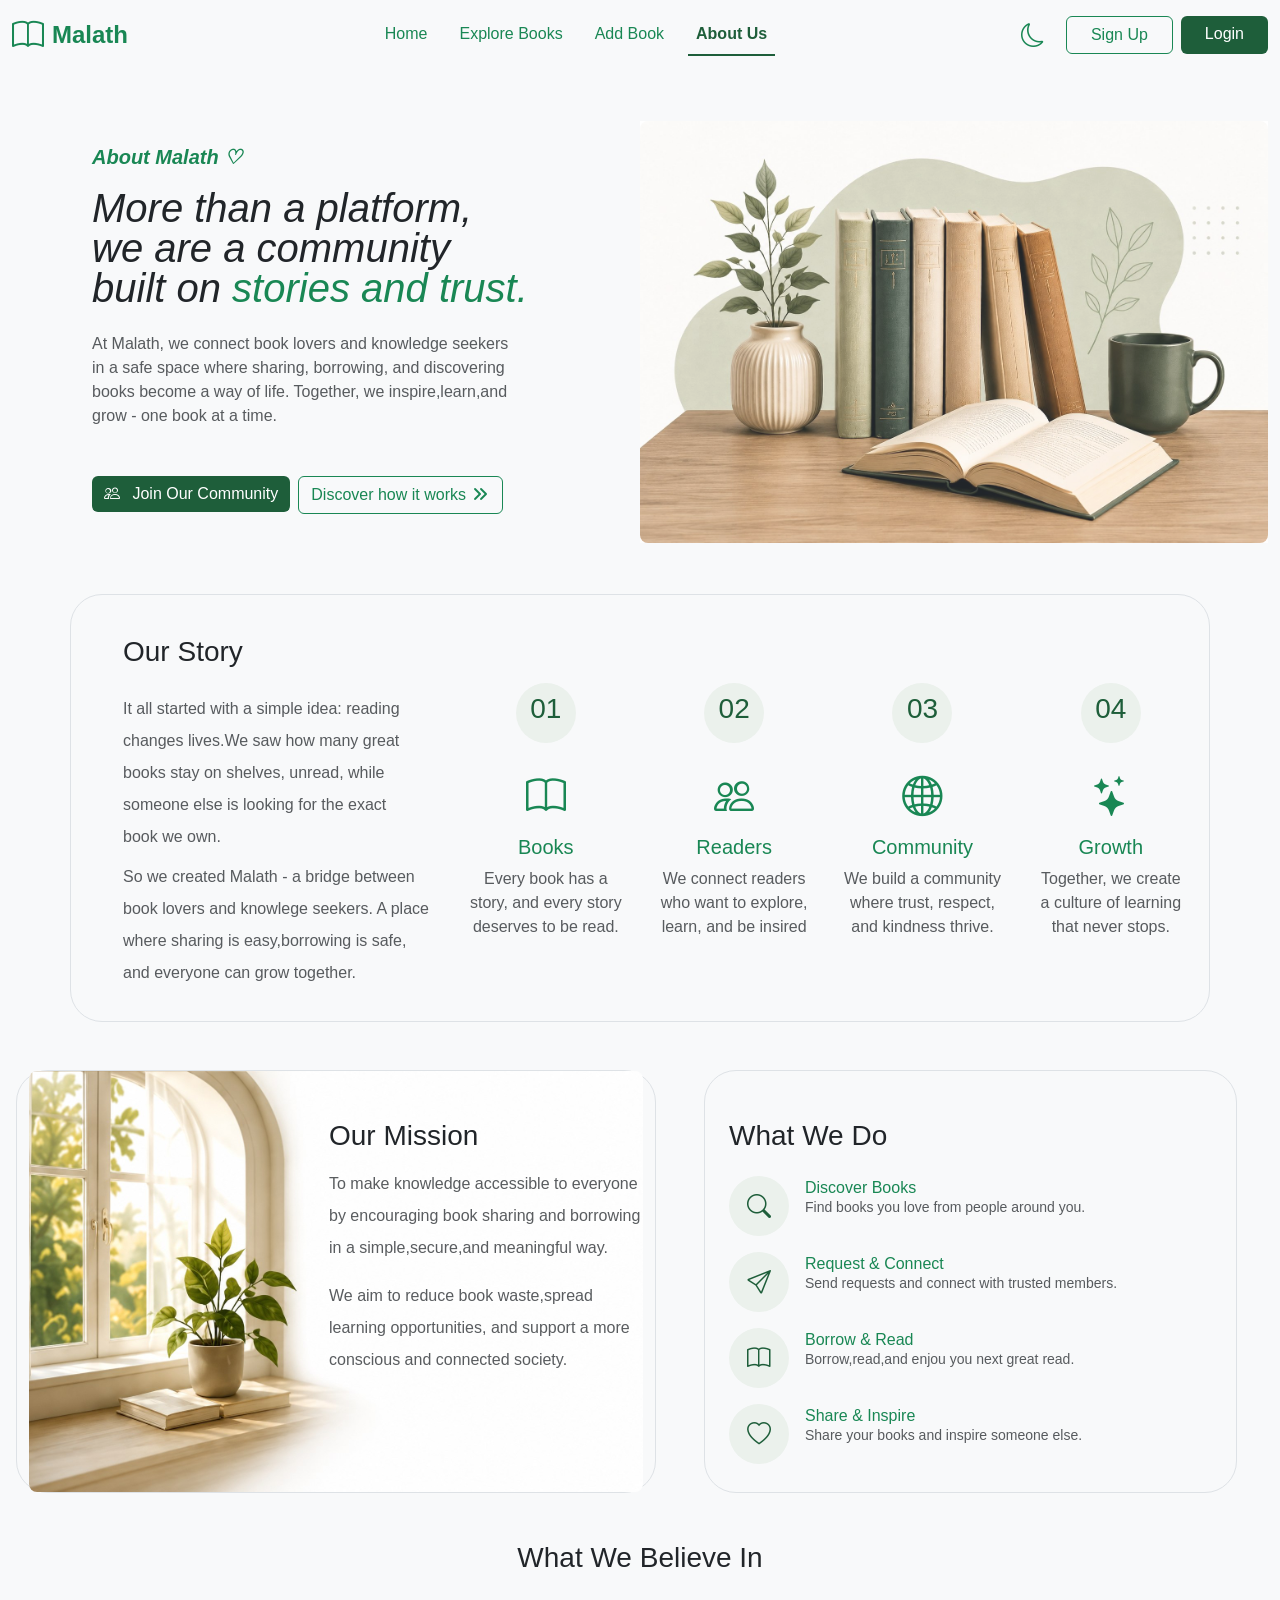
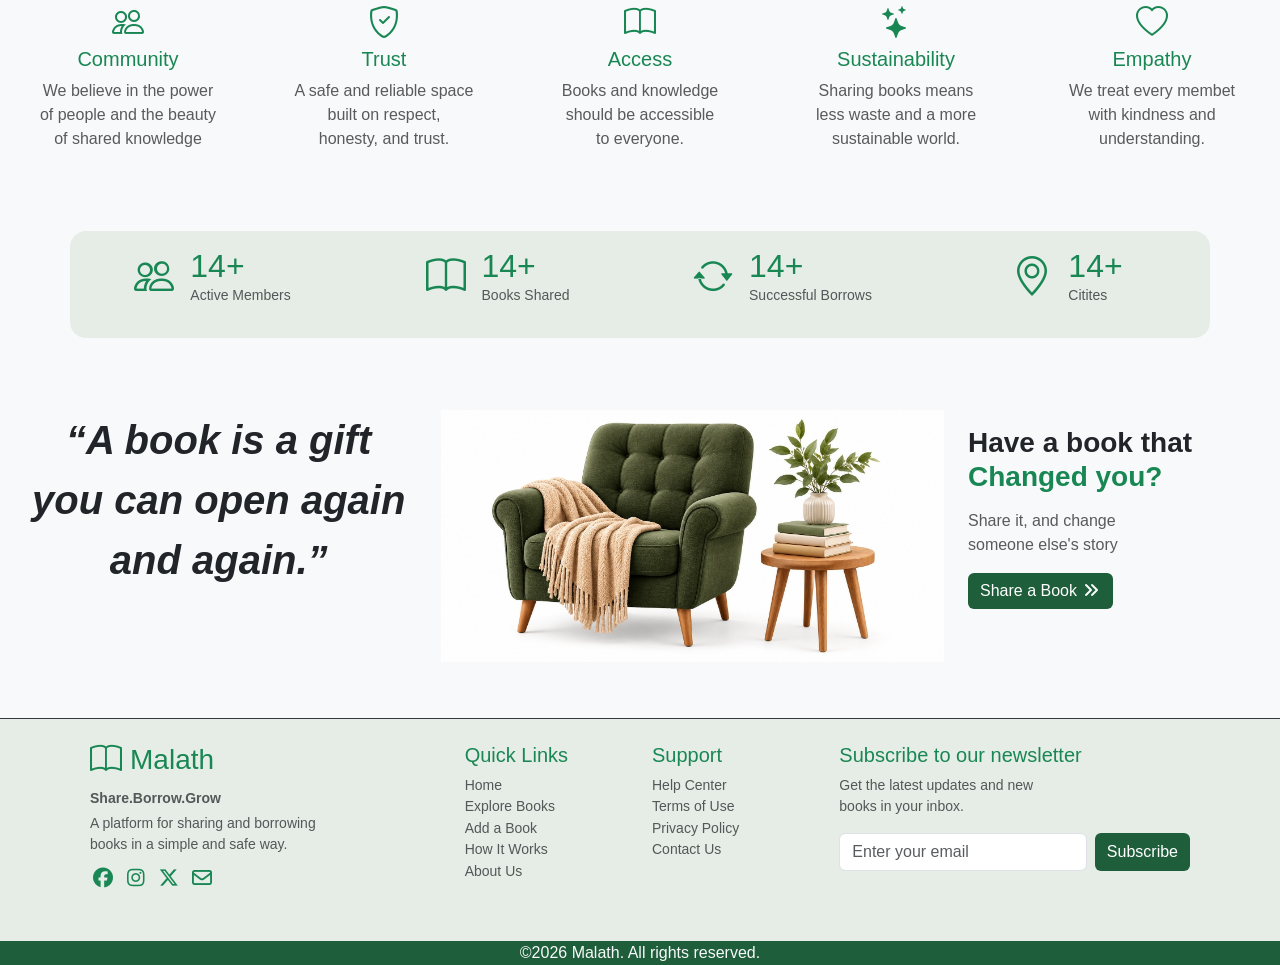
==== commit 981ef62d: "Enhance-1" ====
--- a/about.html
+++ b/about.html
@@ -21,8 +21,9 @@
   <nav id="navbar" class="navbar navbar-expand-lg bg-light navbar-light">
     <div class="container-fluid">
 
-      <a class="navbar-brand d-flex align-items-center" href="#">
-        <img src="./assets/logo.png" alt="malath" height="40" class="me-2">
+      <a class="navbar-brand d-flex align-items-center" href="./index.html">
+        <i class="bi bi-book fs-2 me-2 text-green d-flex  justify-content-center align-items-start"></i>
+        <!--<img src="./assets/logo.png" alt="malath" height="40" class="me-2">-->
         <div>
           <span class="fw-bold brand-color fs-4 d-block lh-1 text-green">Malath</span>
         </div>
@@ -67,9 +68,9 @@
     <div class="info ms-lg-2 p-4">
       <div class="ms-lg-5 text-center text-md-start">
 
-        <p class="fst-italic fs-5 text-green fw-semibold text">About Malath <span class="heart">♡</span></p>
+        <p class="fst-italic fs-5 text-green fw-semibold">About Malath <span class="heart">♡</span></p>
         <h1 class="mb-4 lh-1 fst-italic">More than a platform, <br> we are a community <br>built on <span class="text-green">stories and trust.</span></h1>
-        <p class="mb-5 text">At Malath, we connect book lovers and knowledge <br class="d-block d-lg-none">seekers <br class="d-none d-lg-block"> in a safe space where sharing, borrowing, <br class="d-block d-lg-none"> and discovering <br class="break d-none d-lg-block">books become a way of life.<br class="d-block d-lg-none"> Together, we inspire,learn,and <br class="break d-none d-lg-block"> grow - <br class="d-block d-lg-none"> one book at a time.</p>
+        <p class="mb-5 text-muted paragraph">At Malath, we connect book lovers and knowledge <br class="d-block d-lg-none">seekers <br class="d-none d-lg-block"> in a safe space where sharing, borrowing, <br class="d-block d-lg-none"> and discovering <br class="break d-none d-lg-block">books become a way of life.<br class="d-block d-lg-none"> Together, we inspire,learn,and <br class="break d-none d-lg-block"> grow - <br class="d-block d-lg-none"> one book at a time.</p>
 
         <div class="mb-2 d-flex container-fluid ps-0">
           <a href="./sign-up.html"><button class="btn btn-success me-2"><i class="bi bi-people me-2"></i> Join Our Community</button></a>
@@ -80,7 +81,7 @@
     </div>
 
 
-    <div class="image bg-info w-50 my-md-auto">
+    <div class="landing-image bg-info w-50 my-md-auto bg-dark">
       <img src="./assets/landing-light.jpg" alt="Landing" class="w-100" id="landing-img">
     </div>
   </section>
@@ -92,8 +93,8 @@
 
       <div class="left col-md-4 col-lg-4 ps-md-5 text-center text-md-start">
         <h3 class="my-4">Our Story</h3>
-        <p class="lh-lg mb-md-5 mb-lg-2 text">It all started with a simple idea: reading <br class=" d-sm-block d-md-none d-lg-block"> changes lives.We saw how many great <br class="d-sm-block d-md-none d-lg-block"> books stay on shelves, unread, while <br class="d-sm-block d-md-none d-lg-block">someone else is looking for the exact <br class="d-sm-block d-md-none d-lg-block"> book we own.</p>
-        <p class="lh-lg text">So we created Malath - a bridge between <br class="d-sm-block d-md-none d-lg-block">book lovers and knowlege seekers. A place <br class="d-sm-block d-md-none d-lg-block">where sharing is easy,borrowing is safe, <br class="d-sm-block d-md-none d-lg-block">and everyone can grow together.</p>
+        <p class="lh-lg mb-md-5 mb-lg-2 text-muted paragraph">It all started with a simple idea: reading <br class=" d-sm-block d-md-none d-lg-block"> changes lives.We saw how many great <br class="d-sm-block d-md-none d-lg-block"> books stay on shelves, unread, while <br class="d-sm-block d-md-none d-lg-block">someone else is looking for the exact <br class="d-sm-block d-md-none d-lg-block"> book we own.</p>
+        <p class="lh-lg text-muted paragraph">So we created Malath - a bridge between <br class="d-sm-block d-md-none d-lg-block">book lovers and knowlege seekers. A place <br class="d-sm-block d-md-none d-lg-block">where sharing is easy,borrowing is safe, <br class="d-sm-block d-md-none d-lg-block">and everyone can grow together.</p>
       </div>
 
 
@@ -107,7 +108,7 @@
             </div>
             <i class="bi bi-book fs-1 text-green"></i>
             <h5 class="text-green mt-2">Books</h5>
-            <p class="mb-lg-5 text">Every book has a <br>story, and every story <br>deserves to be read.</p>
+            <p class="mb-lg-5 text-muted paragraph">Every book has a <br>story, and every story <br>deserves to be read.</p>
           </div>
 
 
@@ -118,7 +119,7 @@
             </div>
             <i class="bi bi-people fs-1 text-green"></i>
             <h5 class="text-green mt-2">Readers</h5>
-            <p class="mb-lg-5 text">We connect readers <br> who want to explore, <br> learn, and be insired</p>
+            <p class="mb-lg-5 text-muted paragraph">We connect readers <br> who want to explore, <br> learn, and be insired</p>
           </div>
 
 
@@ -128,7 +129,7 @@
             </div>
             <i class="bi bi-globe2 fs-1 text-green"></i>
             <h5 class="text-green mt-2">Community</h5>
-            <p class="mb-lg-5 text">We build a community <br> where trust, respect, <br> and kindness thrive.</p>
+            <p class="mb-lg-5 text-muted paragraph">We build a community <br> where trust, respect, <br> and kindness thrive.</p>
           </div>
 
 
@@ -140,7 +141,7 @@
             
             <i class="bi bi-stars fs-1 text-green"></i>
             <h5 class="text-green mt-2">Growth</h5>
-            <p class="mb-lg-5 text">Together, we create <br> a culture of learning <br> that never stops.</p>
+            <p class="mb-lg-5 text-muted paragraph">Together, we create <br> a culture of learning <br> that never stops.</p>
           </div>
 
         </div>
@@ -160,8 +161,8 @@
 
         <div id="description" class=" pt-5">
           <h3 class="mb-3">Our Mission</h3>
-          <p class="lh-lg text">To make knowledge accessible to everyone <br> by encouraging book sharing and borrowing <br> in a simple,secure,and meaningful way.</p>
-          <p class="lh-lg text">We aim to reduce book waste,spread <br>learning opportunities, and support a more<br> conscious and connected society.</p>
+          <p class="lh-lg text-muted paragraph">To make knowledge accessible to everyone <br> by encouraging book sharing and borrowing <br> in a simple,secure,and meaningful way.</p>
+          <p class="lh-lg text-muted paragraph">We aim to reduce book waste,spread <br>learning opportunities, and support a more<br> conscious and connected society.</p>
         </div>
       </div>
 
@@ -175,7 +176,7 @@
             <i class="bi bi-search count me-3 fs-4"></i>
             <div>
               <h6 class="text-green my-0">Discover Books</h6>
-              <p class="fs-14 text">Find books you love from people around you.</p>
+              <p class="fs-14 text-muted paragraph">Find books you love from people around you.</p>
             </div>
           </div>
 
@@ -184,7 +185,7 @@
             <i class="bi bi-send count fs-4 me-3"></i>
             <div>
               <h6 class="text-green my-0">Request &amp; Connect</h6>
-              <p class="fs-14 text">Send requests and connect with trusted members.</p>
+              <p class="fs-14 text-muted paragraph">Send requests and connect with trusted members.</p>
             </div>
           </div>
 
@@ -194,7 +195,7 @@
             <i class="bi bi-book count fs-4 me-3"></i>
             <div>
               <h6 class="text-green my-0">Borrow &amp; Read</h6>
-              <p class="fs-14 text">Borrow,read,and enjou you next great read.</p>
+              <p class="fs-14 text-muted paragraph">Borrow,read,and enjou you next great read.</p>
             </div>
           </div>
 
@@ -203,7 +204,7 @@
             <i class="bi bi-heart count fs-4 me-3"></i>
             <div>
               <h6 class="text-green my-0">Share &amp; Inspire</h6>
-              <p class="fs-14 text">Share your books and inspire someone else.</p>
+              <p class="fs-14 text-muted paragraph">Share your books and inspire someone else.</p>
             </div>
           </div>
 
@@ -223,14 +224,14 @@
         <div class="col-md-2">
           <i class="bi bi-people text-green fs-2"></i>
           <h5 class="text-green">Community</h5>
-          <p class="text">We believe in the power <br> of people and the beauty <br> of shared knowledge</p>
+          <p class="text-muted paragraph">We believe in the power <br> of people and the beauty <br> of shared knowledge</p>
         </div>
 
 
         <div class="col-md-2">
           <i class="bi bi-shield-check text-green fs-2"></i>
           <h5 class="text-green">Trust</h5>
-          <p class="text">A safe and reliable space <br> built on respect, <br> honesty, and trust.</p>
+          <p class="text-muted paragraph">A safe and reliable space <br> built on respect, <br> honesty, and trust.</p>
         </div>
 
 
@@ -238,7 +239,7 @@
         <div class="col-md-2">
           <i class="bi bi-book text-green fs-2"></i>
           <h5 class="text-green">Access</h5>
-          <p class="text">Books and knowledge <br>should be accessible <br> to everyone.</p>
+          <p class="text-muted paragraph">Books and knowledge <br>should be accessible <br> to everyone.</p>
         </div>
 
 
@@ -246,7 +247,7 @@
         <div class="col-md-2">
           <i class="bi bi-stars text-green fs-2"></i>
           <h5 class="text-green">Sustainability</h5>
-          <p class="text">Sharing books means <br> less waste and a more <br> sustainable world.</p>
+          <p class="text-muted paragraph">Sharing books means <br> less waste and a more <br> sustainable world.</p>
         </div>
 
 
@@ -254,7 +255,7 @@
         <div class="col-md-2">
           <i class="bi bi-heart text-green fs-2"></i>
           <h5 class="text-green">Empathy</h5>
-          <p class="text">We treat every membet <br> with kindness and <br>understanding.</p>
+          <p class="text-muted paragraph">We treat every membet <br> with kindness and <br>understanding.</p>
         </div>
       </div>
 
@@ -265,33 +266,33 @@
   <!--End Believe Section -->
 
   <!--Start Stats-->
-  <section class="container-fluid my-5 py-3">
-    <div class="row align-items-center justify-content-between bg-section py-3 rounded-4 row-gap-2">
+  <section class="container my-5 py-3 counter-section">
+    <div id="stats" class="row align-items-center justify-content-between bg-section py-3 rounded-4 row-gap-2">
 
       <div class=" col-6 col-md-3 col-lg-3 d-flex justify-content-center align-self-center">
-        <i class="bi bi-people text-green fs-1 me-3"></i>
+        <i class="bi bi-people  fs-1 me-3 stat text-green"></i>
         <div class="description">
-          <h5 class="mb-0 fs-2 text-green">900+</h5>
-          <p class="fs-14 text">Active Members</p>
+          <h5 class="counter mb-0 fs-2 stat text-green" data-target="200">0+</h5>
+          <p class="fs-14 text-muted paragraph">Active Members</p>
         </div>
       </div>
 
 
       <div class="col-6 col-md-3 col-lg-3 d-flex justify-content-center">
-        <i class="bi bi-book text-green fs-1 me-3"></i>
+        <i class="bi bi-book text-green fs-1 me-3 stat text-green"></i>
         <div class="description">
-          <h5 class="mb-0 fs-2 text-green">500+</h5>
-          <p class="fs-14 text">Books Shared</p>
+          <h5 class="counter mb-0 fs-2 text-green stat text-green"data-target="150">0+</h5>
+          <p class="fs-14 text-muted paragraph">Books Shared</p>
         </div>
       </div>
 
 
 
       <div class="col-6 col-md-3 col-lg-3 d-flex justify-content-center">
-        <i class="bi bi-arrow-repeat text-green fs-1 me-3"></i>
+        <i class="bi bi-arrow-repeat text-green fs-1 me-3 stat text-green"></i>
         <div class="description">
-          <h5 class="mb-0 fs-2 text-green">1000+</h5>
-          <p class="fs-14 text">Successful Borrows</p>
+          <h5 class="counter mb-0 fs-2 text-green stat text-green"data-target="100">0+</h5>
+          <p class="fs-14 text-muted paragraph">Successful Borrows</p>
         </div>
       </div>
 
@@ -299,10 +300,10 @@
 
 
       <div class="col-6 col-md-3 col-lg-3 d-flex justify-content-center">
-        <i class="bi bi-geo-alt text-green fs-1 me-3"></i>
+        <i class="bi bi-geo-alt text-green fs-1 me-3 stat text-green"></i>
         <div class="description">
-          <h5 class="mb-0 fs-2 text-green">20+</h5>
-          <p class="fs-14 text">Citites</p>
+          <h5 class="counter mb-0 fs-2 text-green stat text-green"data-target="20">0+</h5>
+          <p class="fs-14 text-muted paragraph">Citites</p>
         </div>
       </div>
 
@@ -321,13 +322,13 @@
         <q class="fs-1 fw-semibold fst-italic">A book is a gift <br class="d-none d-md-block">you can open again <br class="d-none d-lg-block"> and again.</q>
       </div>
 
-      <div class="image col-md-5 col-lg-5">
-        <img src="./assets/quote.jpg" alt="" class="w-100">
+      <div class="col-md-5 col-lg-5">
+        <img src="./assets/quote.jpg" alt="" class="w-100" id="last-section">
       </div>
 
       <div class="col-md-3 col-lg-3 text-center text-md-start mt-3">
         <h3 class="fw-semibold mb-3">Have a book that <br> <span class="text-green">Changed you?</span></h3>
-        <p class="mb-3 text">Share it, and change <br>someone else's story</p>
+        <p class="mb-3 text-muted paragraph">Share it, and change <br>someone else's story</p>
         <a href="./addBooks.html"><button class="btn btn-success">Share a Book <i class="fa-solid fa-angles-right"></i></button></a>
       </div>
     </div>
@@ -336,18 +337,18 @@
   <!--End Last Section-->
 
   <!--Start Footer-->
-  <footer class="p-3 bg-section">
+  <footer id="footer" class="p-3 bg-section">
     <div class="container">
       <div class="row  justify-content-md-between justify-content-lg-center align-items-start p-2">
 
         <div class="col-sm-6 col-lg-4 mb-4">
-          <div class="d-flex align-items-center ">
-            <i class="bi bi-book-fill fs-2 me-2 text-green d-flex  justify-content-center align-items-start"></i>
+          <div class="d-flex align-items-start ">
+            <i class="bi bi-book fs-2 me-2 text-green d-flex  justify-content-center align-items-center"></i>
             <h3 class="text-green">Malath</h3>
           </div>
           <div class="fs-14">
-            <p class="fw-bold my-1">Share.Borrow.Grow</p>
-            <p class="text-muted mb-2">A platform for sharing and borrowing <br> books in a simple and safe
+            <p class="fw-bold my-1 text-muted paragraph">Share.Borrow.Grow</p>
+            <p class="mb-2 text-muted paragraph">A platform for sharing and borrowing <br> books in a simple and safe
               way.</p>
           </div>
           <div class="icons m-0">
@@ -359,30 +360,30 @@
         </div>
 
         <div class="col-sm-6 col-lg-2 mb-2">
-          <h5>Quick Links</h5>
+          <h5 class="text-green">Quick Links</h5>
+          <ul class="list-unstyled text">
+            <li><a href="./index.html" class="text-decoration-none text-muted paragraph fs-14">Home</a></li>
+            <li><a href="./explore.html" class="text-decoration-none text-muted paragraph fs-14">Explore Books</a></li>
+            <li><a href="./addBooks.html" class="text-decoration-none text-muted paragraph fs-14">Add a Book</a></li>
+            <li><a href="#how-it-works" class="text-decoration-none text-muted paragraph fs-14">How It Works</a></li>
+            <li><a href="./about.html" class="text-decoration-none text-muted paragraph fs-14">About Us</a></li>
+          </ul>
+        </div>
+
+        <div class="col-sm-6 col-lg-2  mb-2">
+          <h5 class="text-green">Support</h5>
           <ul class="list-unstyled">
-            <li><a href="#" class="text-decoration-none text-muted fs-14">Home</a></li>
-            <li><a href="#" class="text-decoration-none text-muted fs-14">Explore Books</a></li>
-            <li><a href="#" class="text-decoration-none text-muted fs-14">Add a Book</a></li>
-            <li><a href="#" class="text-decoration-none text-muted fs-14">How It Works</a></li>
-            <li><a href="#" class="text-decoration-none text-muted fs-14">About Us</a></li>
-          </ul>
-        </div>
-
-        <div class="col-sm-6 col-lg-2  mb-2">
-          <h5>Support</h5>
-          <ul class="list-unstyled">
-            <li><a href="#" class="text-decoration-none text-muted fs-14">Help Center</a></li>
-            <li><a href="#" class="text-decoration-none text-muted fs-14">Terms of Use</a></li>
-            <li><a href="#" class="text-decoration-none text-muted fs-14">Privacy Policy</a></li>
-            <li><a href="#" class="text-decoration-none text-muted fs-14">Contact Us</a></li>
+            <li><a href="#" class="text-decoration-none text-muted paragraph fs-14">Help Center</a></li>
+            <li><a href="#" class="text-decoration-none text-muted paragraph fs-14">Terms of Use</a></li>
+            <li><a href="#" class="text-decoration-none text-muted paragraph fs-14">Privacy Policy</a></li>
+            <li><a href="#" class="text-decoration-none text-muted paragraph fs-14">Contact Us</a></li>
           </ul>
         </div>
 
         <div class="col-sm-6 col-lg-4 ">
           <div class="info">
-            <h5>Subscribe to our newsletter</h5>
-            <p class="fs-14 text-muted">Get the latest updates and new <br> books in your inbox.</p>
+            <h5 class="text-green">Subscribe to our newsletter</h5>
+            <p class="fs-14 text-muted paragraph">Get the latest updates and new <br> books in your inbox.</p>
           </div>
 
           <form class="d-flex">
--- a/css/style.css
+++ b/css/style.css
@@ -47,7 +47,7 @@
   transition: all 1s;
 }
 .btn-success {
-  background: var(--primary-green-color);
+  background: var(--primary-green-color) !important;
   border: none;
 }
 /*End Hero*/
@@ -62,6 +62,16 @@
 /*End Footer*/
 
 /*Start About Page*/
+.landing-image{
+  border-radius: 8px;
+  -webkit-border-radius: 8px;
+  -moz-border-radius: 8px;
+  -ms-border-radius: 8px;
+  -o-border-radius: 8px;
+}
+#landing-img{
+  mix-blend-mode: screen; 
+}
 .icon {
   width: 40px;
   height: 40px;
@@ -76,7 +86,6 @@
   -o-border-radius: 50%;
 }
 .count {
-  /*background-color: #fef2e9;*/
   background-color: #ebf1ec;
   color: var(--primary-green-color);
   width: 60px;
@@ -103,6 +112,9 @@
   padding-left: 300px;
   background-position: center;
 }
+/*#landing-img{
+  mix-blend-mode: screen;
+}*/
 /*.description{
   background-image: url(../assets/mission-dark.jpg);
   background-size: cover;
@@ -218,39 +230,6 @@
   font-size: 0.9rem;
   border-top: 1px solid #343a40;
 }
-
-/*كود حبيبه*/
-/*:root {
-  --brand-color: #1b5e3a;
-  --brand-light-bg: #f4f8f5;
-}
-
-.btn-success {
-  background-color: var(--brand-color);
-  border-color: var(--brand-color);
-}
-
-
-.bg-success {
-  background-color: var(--brand-color) !important;
-}
-
-.text-success {
-  color: var(--brand-color) !important;
-}
-
-
-.bg-light {
-  background-color: var(--brand-light-bg) !important;
-}
-
-.card-img-top {
-  height: 200px;
-  object-fit: cover;
-}
-body {
-    background-color: #057734;
-}*/
 
 /* GLOBAL VARIABLES  */
 :root {
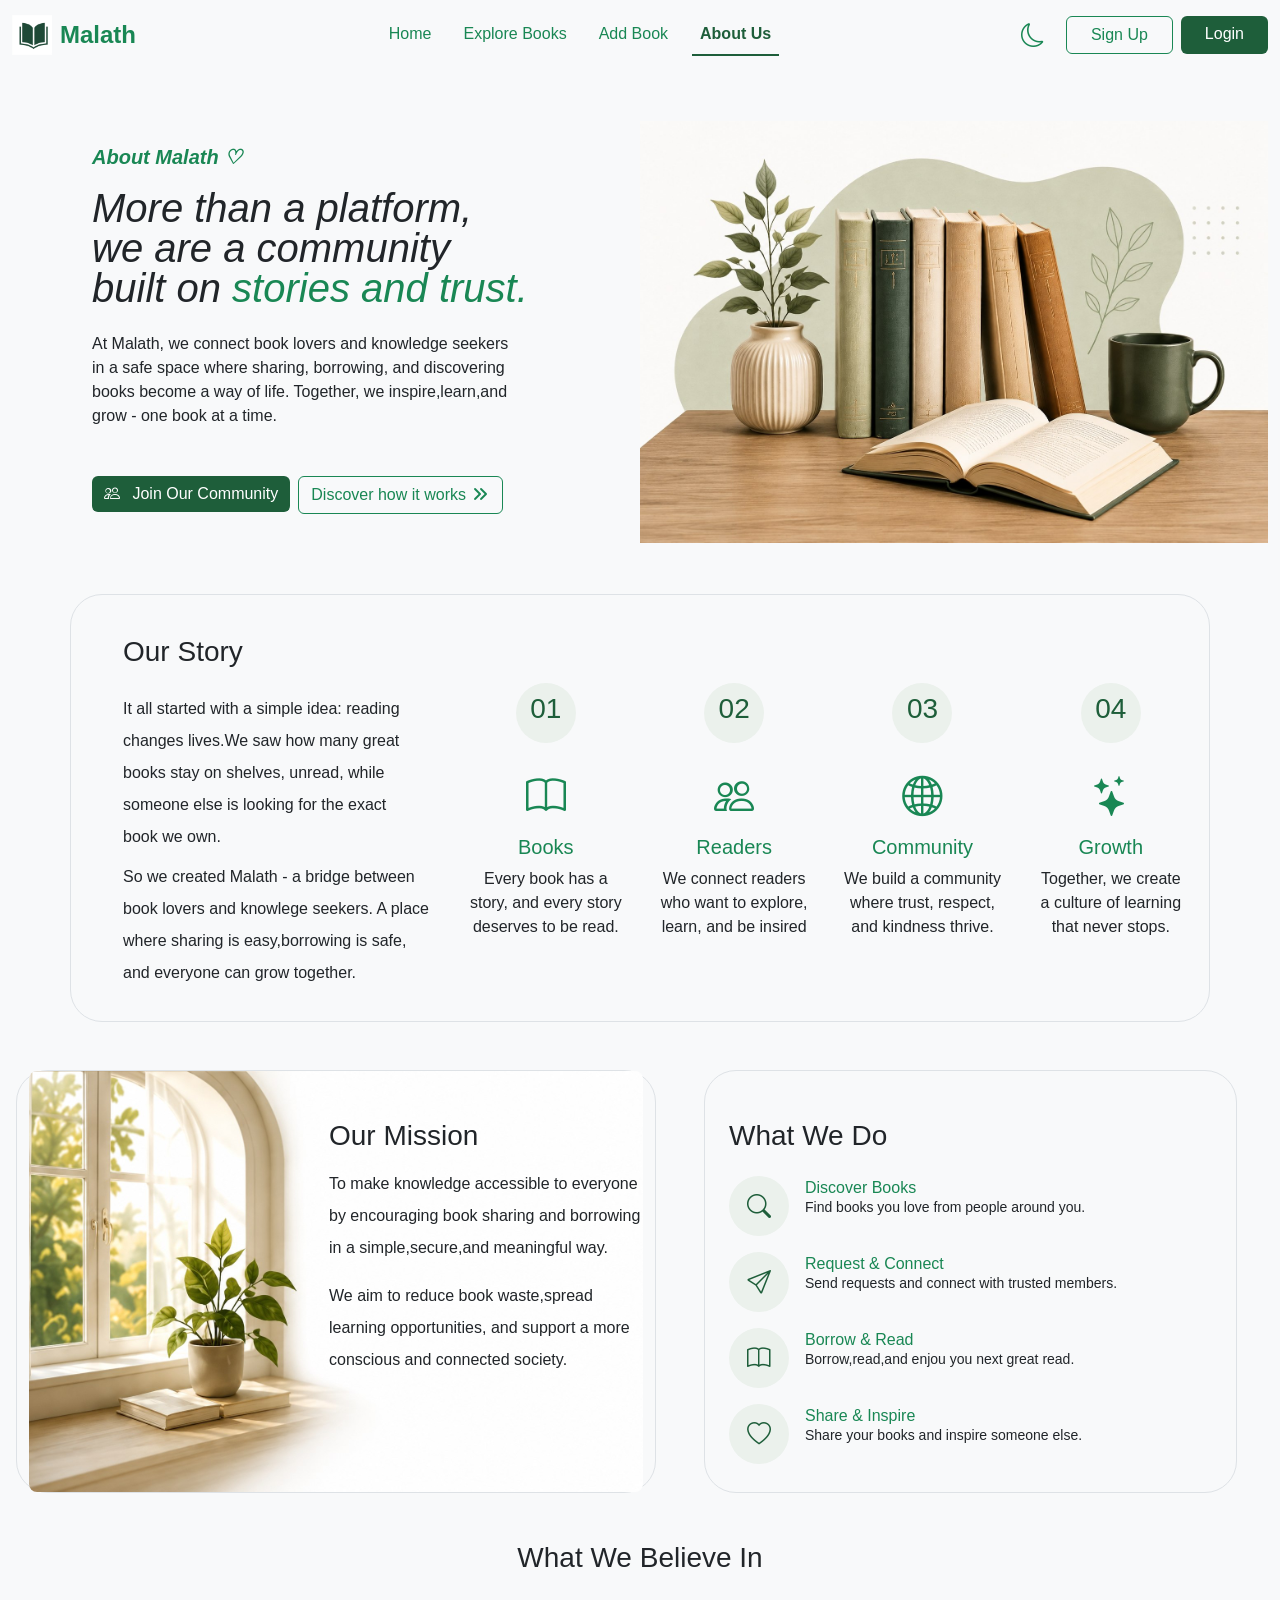
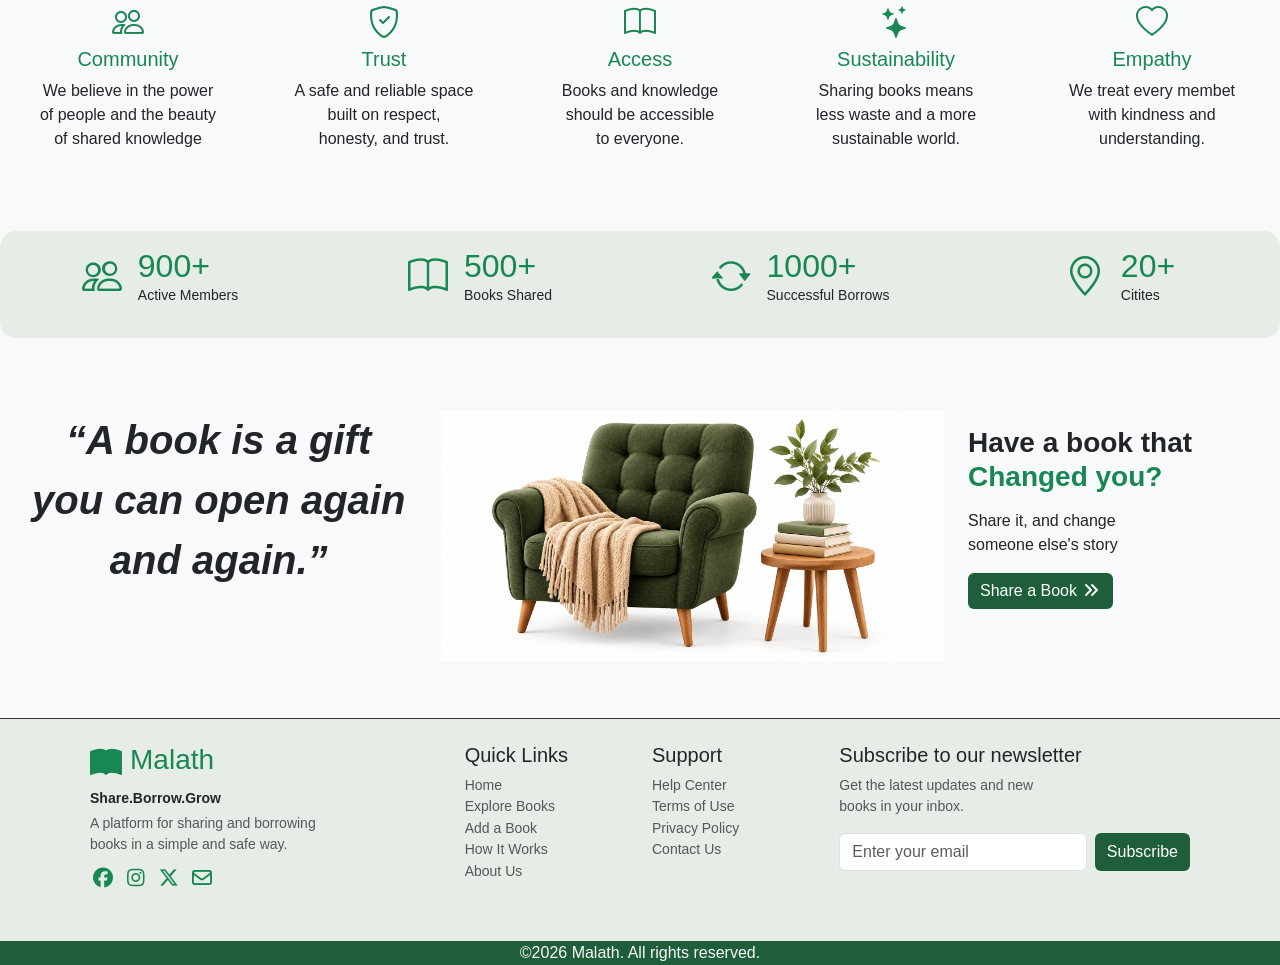
==== commit c435eab2: "Merge branch 'main' into saif11" ====
--- a/about.html
+++ b/about.html
@@ -21,9 +21,8 @@
   <nav id="navbar" class="navbar navbar-expand-lg bg-light navbar-light">
     <div class="container-fluid">
 
-      <a class="navbar-brand d-flex align-items-center" href="./index.html">
-        <i class="bi bi-book fs-2 me-2 text-green d-flex  justify-content-center align-items-start"></i>
-        <!--<img src="./assets/logo.png" alt="malath" height="40" class="me-2">-->
+      <a class="navbar-brand d-flex align-items-center" href="#">
+        <img src="./assets/logo.png" alt="malath" height="40" class="me-2">
         <div>
           <span class="fw-bold brand-color fs-4 d-block lh-1 text-green">Malath</span>
         </div>
@@ -68,9 +67,9 @@
     <div class="info ms-lg-2 p-4">
       <div class="ms-lg-5 text-center text-md-start">
 
-        <p class="fst-italic fs-5 text-green fw-semibold">About Malath <span class="heart">♡</span></p>
+        <p class="fst-italic fs-5 text-green fw-semibold text">About Malath <span class="heart">♡</span></p>
         <h1 class="mb-4 lh-1 fst-italic">More than a platform, <br> we are a community <br>built on <span class="text-green">stories and trust.</span></h1>
-        <p class="mb-5 text-muted paragraph">At Malath, we connect book lovers and knowledge <br class="d-block d-lg-none">seekers <br class="d-none d-lg-block"> in a safe space where sharing, borrowing, <br class="d-block d-lg-none"> and discovering <br class="break d-none d-lg-block">books become a way of life.<br class="d-block d-lg-none"> Together, we inspire,learn,and <br class="break d-none d-lg-block"> grow - <br class="d-block d-lg-none"> one book at a time.</p>
+        <p class="mb-5 text">At Malath, we connect book lovers and knowledge <br class="d-block d-lg-none">seekers <br class="d-none d-lg-block"> in a safe space where sharing, borrowing, <br class="d-block d-lg-none"> and discovering <br class="break d-none d-lg-block">books become a way of life.<br class="d-block d-lg-none"> Together, we inspire,learn,and <br class="break d-none d-lg-block"> grow - <br class="d-block d-lg-none"> one book at a time.</p>
 
         <div class="mb-2 d-flex container-fluid ps-0">
           <a href="./sign-up.html"><button class="btn btn-success me-2"><i class="bi bi-people me-2"></i> Join Our Community</button></a>
@@ -81,7 +80,7 @@
     </div>
 
 
-    <div class="landing-image bg-info w-50 my-md-auto bg-dark">
+    <div class="image bg-info w-50 my-md-auto">
       <img src="./assets/landing-light.jpg" alt="Landing" class="w-100" id="landing-img">
     </div>
   </section>
@@ -93,8 +92,8 @@
 
       <div class="left col-md-4 col-lg-4 ps-md-5 text-center text-md-start">
         <h3 class="my-4">Our Story</h3>
-        <p class="lh-lg mb-md-5 mb-lg-2 text-muted paragraph">It all started with a simple idea: reading <br class=" d-sm-block d-md-none d-lg-block"> changes lives.We saw how many great <br class="d-sm-block d-md-none d-lg-block"> books stay on shelves, unread, while <br class="d-sm-block d-md-none d-lg-block">someone else is looking for the exact <br class="d-sm-block d-md-none d-lg-block"> book we own.</p>
-        <p class="lh-lg text-muted paragraph">So we created Malath - a bridge between <br class="d-sm-block d-md-none d-lg-block">book lovers and knowlege seekers. A place <br class="d-sm-block d-md-none d-lg-block">where sharing is easy,borrowing is safe, <br class="d-sm-block d-md-none d-lg-block">and everyone can grow together.</p>
+        <p class="lh-lg mb-md-5 mb-lg-2 text">It all started with a simple idea: reading <br class=" d-sm-block d-md-none d-lg-block"> changes lives.We saw how many great <br class="d-sm-block d-md-none d-lg-block"> books stay on shelves, unread, while <br class="d-sm-block d-md-none d-lg-block">someone else is looking for the exact <br class="d-sm-block d-md-none d-lg-block"> book we own.</p>
+        <p class="lh-lg text">So we created Malath - a bridge between <br class="d-sm-block d-md-none d-lg-block">book lovers and knowlege seekers. A place <br class="d-sm-block d-md-none d-lg-block">where sharing is easy,borrowing is safe, <br class="d-sm-block d-md-none d-lg-block">and everyone can grow together.</p>
       </div>
 
 
@@ -108,7 +107,7 @@
             </div>
             <i class="bi bi-book fs-1 text-green"></i>
             <h5 class="text-green mt-2">Books</h5>
-            <p class="mb-lg-5 text-muted paragraph">Every book has a <br>story, and every story <br>deserves to be read.</p>
+            <p class="mb-lg-5 text">Every book has a <br>story, and every story <br>deserves to be read.</p>
           </div>
 
 
@@ -119,7 +118,7 @@
             </div>
             <i class="bi bi-people fs-1 text-green"></i>
             <h5 class="text-green mt-2">Readers</h5>
-            <p class="mb-lg-5 text-muted paragraph">We connect readers <br> who want to explore, <br> learn, and be insired</p>
+            <p class="mb-lg-5 text">We connect readers <br> who want to explore, <br> learn, and be insired</p>
           </div>
 
 
@@ -129,7 +128,7 @@
             </div>
             <i class="bi bi-globe2 fs-1 text-green"></i>
             <h5 class="text-green mt-2">Community</h5>
-            <p class="mb-lg-5 text-muted paragraph">We build a community <br> where trust, respect, <br> and kindness thrive.</p>
+            <p class="mb-lg-5 text">We build a community <br> where trust, respect, <br> and kindness thrive.</p>
           </div>
 
 
@@ -141,7 +140,7 @@
             
             <i class="bi bi-stars fs-1 text-green"></i>
             <h5 class="text-green mt-2">Growth</h5>
-            <p class="mb-lg-5 text-muted paragraph">Together, we create <br> a culture of learning <br> that never stops.</p>
+            <p class="mb-lg-5 text">Together, we create <br> a culture of learning <br> that never stops.</p>
           </div>
 
         </div>
@@ -161,8 +160,8 @@
 
         <div id="description" class=" pt-5">
           <h3 class="mb-3">Our Mission</h3>
-          <p class="lh-lg text-muted paragraph">To make knowledge accessible to everyone <br> by encouraging book sharing and borrowing <br> in a simple,secure,and meaningful way.</p>
-          <p class="lh-lg text-muted paragraph">We aim to reduce book waste,spread <br>learning opportunities, and support a more<br> conscious and connected society.</p>
+          <p class="lh-lg text">To make knowledge accessible to everyone <br> by encouraging book sharing and borrowing <br> in a simple,secure,and meaningful way.</p>
+          <p class="lh-lg text">We aim to reduce book waste,spread <br>learning opportunities, and support a more<br> conscious and connected society.</p>
         </div>
       </div>
 
@@ -176,7 +175,7 @@
             <i class="bi bi-search count me-3 fs-4"></i>
             <div>
               <h6 class="text-green my-0">Discover Books</h6>
-              <p class="fs-14 text-muted paragraph">Find books you love from people around you.</p>
+              <p class="fs-14 text">Find books you love from people around you.</p>
             </div>
           </div>
 
@@ -185,7 +184,7 @@
             <i class="bi bi-send count fs-4 me-3"></i>
             <div>
               <h6 class="text-green my-0">Request &amp; Connect</h6>
-              <p class="fs-14 text-muted paragraph">Send requests and connect with trusted members.</p>
+              <p class="fs-14 text">Send requests and connect with trusted members.</p>
             </div>
           </div>
 
@@ -195,7 +194,7 @@
             <i class="bi bi-book count fs-4 me-3"></i>
             <div>
               <h6 class="text-green my-0">Borrow &amp; Read</h6>
-              <p class="fs-14 text-muted paragraph">Borrow,read,and enjou you next great read.</p>
+              <p class="fs-14 text">Borrow,read,and enjou you next great read.</p>
             </div>
           </div>
 
@@ -204,7 +203,7 @@
             <i class="bi bi-heart count fs-4 me-3"></i>
             <div>
               <h6 class="text-green my-0">Share &amp; Inspire</h6>
-              <p class="fs-14 text-muted paragraph">Share your books and inspire someone else.</p>
+              <p class="fs-14 text">Share your books and inspire someone else.</p>
             </div>
           </div>
 
@@ -224,14 +223,14 @@
         <div class="col-md-2">
           <i class="bi bi-people text-green fs-2"></i>
           <h5 class="text-green">Community</h5>
-          <p class="text-muted paragraph">We believe in the power <br> of people and the beauty <br> of shared knowledge</p>
+          <p class="text">We believe in the power <br> of people and the beauty <br> of shared knowledge</p>
         </div>
 
 
         <div class="col-md-2">
           <i class="bi bi-shield-check text-green fs-2"></i>
           <h5 class="text-green">Trust</h5>
-          <p class="text-muted paragraph">A safe and reliable space <br> built on respect, <br> honesty, and trust.</p>
+          <p class="text">A safe and reliable space <br> built on respect, <br> honesty, and trust.</p>
         </div>
 
 
@@ -239,7 +238,7 @@
         <div class="col-md-2">
           <i class="bi bi-book text-green fs-2"></i>
           <h5 class="text-green">Access</h5>
-          <p class="text-muted paragraph">Books and knowledge <br>should be accessible <br> to everyone.</p>
+          <p class="text">Books and knowledge <br>should be accessible <br> to everyone.</p>
         </div>
 
 
@@ -247,7 +246,7 @@
         <div class="col-md-2">
           <i class="bi bi-stars text-green fs-2"></i>
           <h5 class="text-green">Sustainability</h5>
-          <p class="text-muted paragraph">Sharing books means <br> less waste and a more <br> sustainable world.</p>
+          <p class="text">Sharing books means <br> less waste and a more <br> sustainable world.</p>
         </div>
 
 
@@ -255,7 +254,7 @@
         <div class="col-md-2">
           <i class="bi bi-heart text-green fs-2"></i>
           <h5 class="text-green">Empathy</h5>
-          <p class="text-muted paragraph">We treat every membet <br> with kindness and <br>understanding.</p>
+          <p class="text">We treat every membet <br> with kindness and <br>understanding.</p>
         </div>
       </div>
 
@@ -266,33 +265,33 @@
   <!--End Believe Section -->
 
   <!--Start Stats-->
-  <section class="container my-5 py-3 counter-section">
-    <div id="stats" class="row align-items-center justify-content-between bg-section py-3 rounded-4 row-gap-2">
+  <section class="container-fluid my-5 py-3">
+    <div class="row align-items-center justify-content-between bg-section py-3 rounded-4 row-gap-2">
 
       <div class=" col-6 col-md-3 col-lg-3 d-flex justify-content-center align-self-center">
-        <i class="bi bi-people  fs-1 me-3 stat text-green"></i>
+        <i class="bi bi-people text-green fs-1 me-3"></i>
         <div class="description">
-          <h5 class="counter mb-0 fs-2 stat text-green" data-target="200">0+</h5>
-          <p class="fs-14 text-muted paragraph">Active Members</p>
+          <h5 class="mb-0 fs-2 text-green">900+</h5>
+          <p class="fs-14 text">Active Members</p>
         </div>
       </div>
 
 
       <div class="col-6 col-md-3 col-lg-3 d-flex justify-content-center">
-        <i class="bi bi-book text-green fs-1 me-3 stat text-green"></i>
+        <i class="bi bi-book text-green fs-1 me-3"></i>
         <div class="description">
-          <h5 class="counter mb-0 fs-2 text-green stat text-green"data-target="150">0+</h5>
-          <p class="fs-14 text-muted paragraph">Books Shared</p>
+          <h5 class="mb-0 fs-2 text-green">500+</h5>
+          <p class="fs-14 text">Books Shared</p>
         </div>
       </div>
 
 
 
       <div class="col-6 col-md-3 col-lg-3 d-flex justify-content-center">
-        <i class="bi bi-arrow-repeat text-green fs-1 me-3 stat text-green"></i>
+        <i class="bi bi-arrow-repeat text-green fs-1 me-3"></i>
         <div class="description">
-          <h5 class="counter mb-0 fs-2 text-green stat text-green"data-target="100">0+</h5>
-          <p class="fs-14 text-muted paragraph">Successful Borrows</p>
+          <h5 class="mb-0 fs-2 text-green">1000+</h5>
+          <p class="fs-14 text">Successful Borrows</p>
         </div>
       </div>
 
@@ -300,10 +299,10 @@
 
 
       <div class="col-6 col-md-3 col-lg-3 d-flex justify-content-center">
-        <i class="bi bi-geo-alt text-green fs-1 me-3 stat text-green"></i>
+        <i class="bi bi-geo-alt text-green fs-1 me-3"></i>
         <div class="description">
-          <h5 class="counter mb-0 fs-2 text-green stat text-green"data-target="20">0+</h5>
-          <p class="fs-14 text-muted paragraph">Citites</p>
+          <h5 class="mb-0 fs-2 text-green">20+</h5>
+          <p class="fs-14 text">Citites</p>
         </div>
       </div>
 
@@ -322,13 +321,13 @@
         <q class="fs-1 fw-semibold fst-italic">A book is a gift <br class="d-none d-md-block">you can open again <br class="d-none d-lg-block"> and again.</q>
       </div>
 
-      <div class="col-md-5 col-lg-5">
-        <img src="./assets/quote.jpg" alt="" class="w-100" id="last-section">
+      <div class="image col-md-5 col-lg-5">
+        <img src="./assets/quote.jpg" alt="" class="w-100">
       </div>
 
       <div class="col-md-3 col-lg-3 text-center text-md-start mt-3">
         <h3 class="fw-semibold mb-3">Have a book that <br> <span class="text-green">Changed you?</span></h3>
-        <p class="mb-3 text-muted paragraph">Share it, and change <br>someone else's story</p>
+        <p class="mb-3 text">Share it, and change <br>someone else's story</p>
         <a href="./addBooks.html"><button class="btn btn-success">Share a Book <i class="fa-solid fa-angles-right"></i></button></a>
       </div>
     </div>
@@ -337,18 +336,18 @@
   <!--End Last Section-->
 
   <!--Start Footer-->
-  <footer id="footer" class="p-3 bg-section">
+  <footer class="p-3 bg-section">
     <div class="container">
       <div class="row  justify-content-md-between justify-content-lg-center align-items-start p-2">
 
         <div class="col-sm-6 col-lg-4 mb-4">
-          <div class="d-flex align-items-start ">
-            <i class="bi bi-book fs-2 me-2 text-green d-flex  justify-content-center align-items-center"></i>
+          <div class="d-flex align-items-center ">
+            <i class="bi bi-book-fill fs-2 me-2 text-green d-flex  justify-content-center align-items-start"></i>
             <h3 class="text-green">Malath</h3>
           </div>
           <div class="fs-14">
-            <p class="fw-bold my-1 text-muted paragraph">Share.Borrow.Grow</p>
-            <p class="mb-2 text-muted paragraph">A platform for sharing and borrowing <br> books in a simple and safe
+            <p class="fw-bold my-1">Share.Borrow.Grow</p>
+            <p class="text-muted mb-2">A platform for sharing and borrowing <br> books in a simple and safe
               way.</p>
           </div>
           <div class="icons m-0">
@@ -360,30 +359,30 @@
         </div>
 
         <div class="col-sm-6 col-lg-2 mb-2">
-          <h5 class="text-green">Quick Links</h5>
-          <ul class="list-unstyled text">
-            <li><a href="./index.html" class="text-decoration-none text-muted paragraph fs-14">Home</a></li>
-            <li><a href="./explore.html" class="text-decoration-none text-muted paragraph fs-14">Explore Books</a></li>
-            <li><a href="./addBooks.html" class="text-decoration-none text-muted paragraph fs-14">Add a Book</a></li>
-            <li><a href="#how-it-works" class="text-decoration-none text-muted paragraph fs-14">How It Works</a></li>
-            <li><a href="./about.html" class="text-decoration-none text-muted paragraph fs-14">About Us</a></li>
+          <h5>Quick Links</h5>
+          <ul class="list-unstyled">
+            <li><a href="#" class="text-decoration-none text-muted fs-14">Home</a></li>
+            <li><a href="#" class="text-decoration-none text-muted fs-14">Explore Books</a></li>
+            <li><a href="#" class="text-decoration-none text-muted fs-14">Add a Book</a></li>
+            <li><a href="#" class="text-decoration-none text-muted fs-14">How It Works</a></li>
+            <li><a href="#" class="text-decoration-none text-muted fs-14">About Us</a></li>
           </ul>
         </div>
 
         <div class="col-sm-6 col-lg-2  mb-2">
-          <h5 class="text-green">Support</h5>
+          <h5>Support</h5>
           <ul class="list-unstyled">
-            <li><a href="#" class="text-decoration-none text-muted paragraph fs-14">Help Center</a></li>
-            <li><a href="#" class="text-decoration-none text-muted paragraph fs-14">Terms of Use</a></li>
-            <li><a href="#" class="text-decoration-none text-muted paragraph fs-14">Privacy Policy</a></li>
-            <li><a href="#" class="text-decoration-none text-muted paragraph fs-14">Contact Us</a></li>
+            <li><a href="#" class="text-decoration-none text-muted fs-14">Help Center</a></li>
+            <li><a href="#" class="text-decoration-none text-muted fs-14">Terms of Use</a></li>
+            <li><a href="#" class="text-decoration-none text-muted fs-14">Privacy Policy</a></li>
+            <li><a href="#" class="text-decoration-none text-muted fs-14">Contact Us</a></li>
           </ul>
         </div>
 
         <div class="col-sm-6 col-lg-4 ">
           <div class="info">
-            <h5 class="text-green">Subscribe to our newsletter</h5>
-            <p class="fs-14 text-muted paragraph">Get the latest updates and new <br> books in your inbox.</p>
+            <h5>Subscribe to our newsletter</h5>
+            <p class="fs-14 text-muted">Get the latest updates and new <br> books in your inbox.</p>
           </div>
 
           <form class="d-flex">
--- a/css/style.css
+++ b/css/style.css
@@ -47,7 +47,7 @@
   transition: all 1s;
 }
 .btn-success {
-  background: var(--primary-green-color) !important;
+  background: var(--primary-green-color);
   border: none;
 }
 /*End Hero*/
@@ -62,16 +62,6 @@
 /*End Footer*/
 
 /*Start About Page*/
-.landing-image{
-  border-radius: 8px;
-  -webkit-border-radius: 8px;
-  -moz-border-radius: 8px;
-  -ms-border-radius: 8px;
-  -o-border-radius: 8px;
-}
-#landing-img{
-  mix-blend-mode: screen; 
-}
 .icon {
   width: 40px;
   height: 40px;
@@ -86,6 +76,7 @@
   -o-border-radius: 50%;
 }
 .count {
+  /*background-color: #fef2e9;*/
   background-color: #ebf1ec;
   color: var(--primary-green-color);
   width: 60px;
@@ -112,9 +103,6 @@
   padding-left: 300px;
   background-position: center;
 }
-/*#landing-img{
-  mix-blend-mode: screen;
-}*/
 /*.description{
   background-image: url(../assets/mission-dark.jpg);
   background-size: cover;
@@ -231,6 +219,39 @@
   border-top: 1px solid #343a40;
 }
 
+/*كود حبيبه*/
+/*:root {
+  --brand-color: #1b5e3a;
+  --brand-light-bg: #f4f8f5;
+}
+
+.btn-success {
+  background-color: var(--brand-color);
+  border-color: var(--brand-color);
+}
+
+
+.bg-success {
+  background-color: var(--brand-color) !important;
+}
+
+.text-success {
+  color: var(--brand-color) !important;
+}
+
+
+.bg-light {
+  background-color: var(--brand-light-bg) !important;
+}
+
+.card-img-top {
+  height: 200px;
+  object-fit: cover;
+}
+body {
+    background-color: #057734;
+}*/
+
 /* GLOBAL VARIABLES  */
 :root {
   --primary-green: #198754;
@@ -314,6 +335,7 @@
 
 .breadcrumb-item + .breadcrumb-item::before {
   content: ">";
+  color: var(--text-muted);
 }
 
 .form-control:focus,
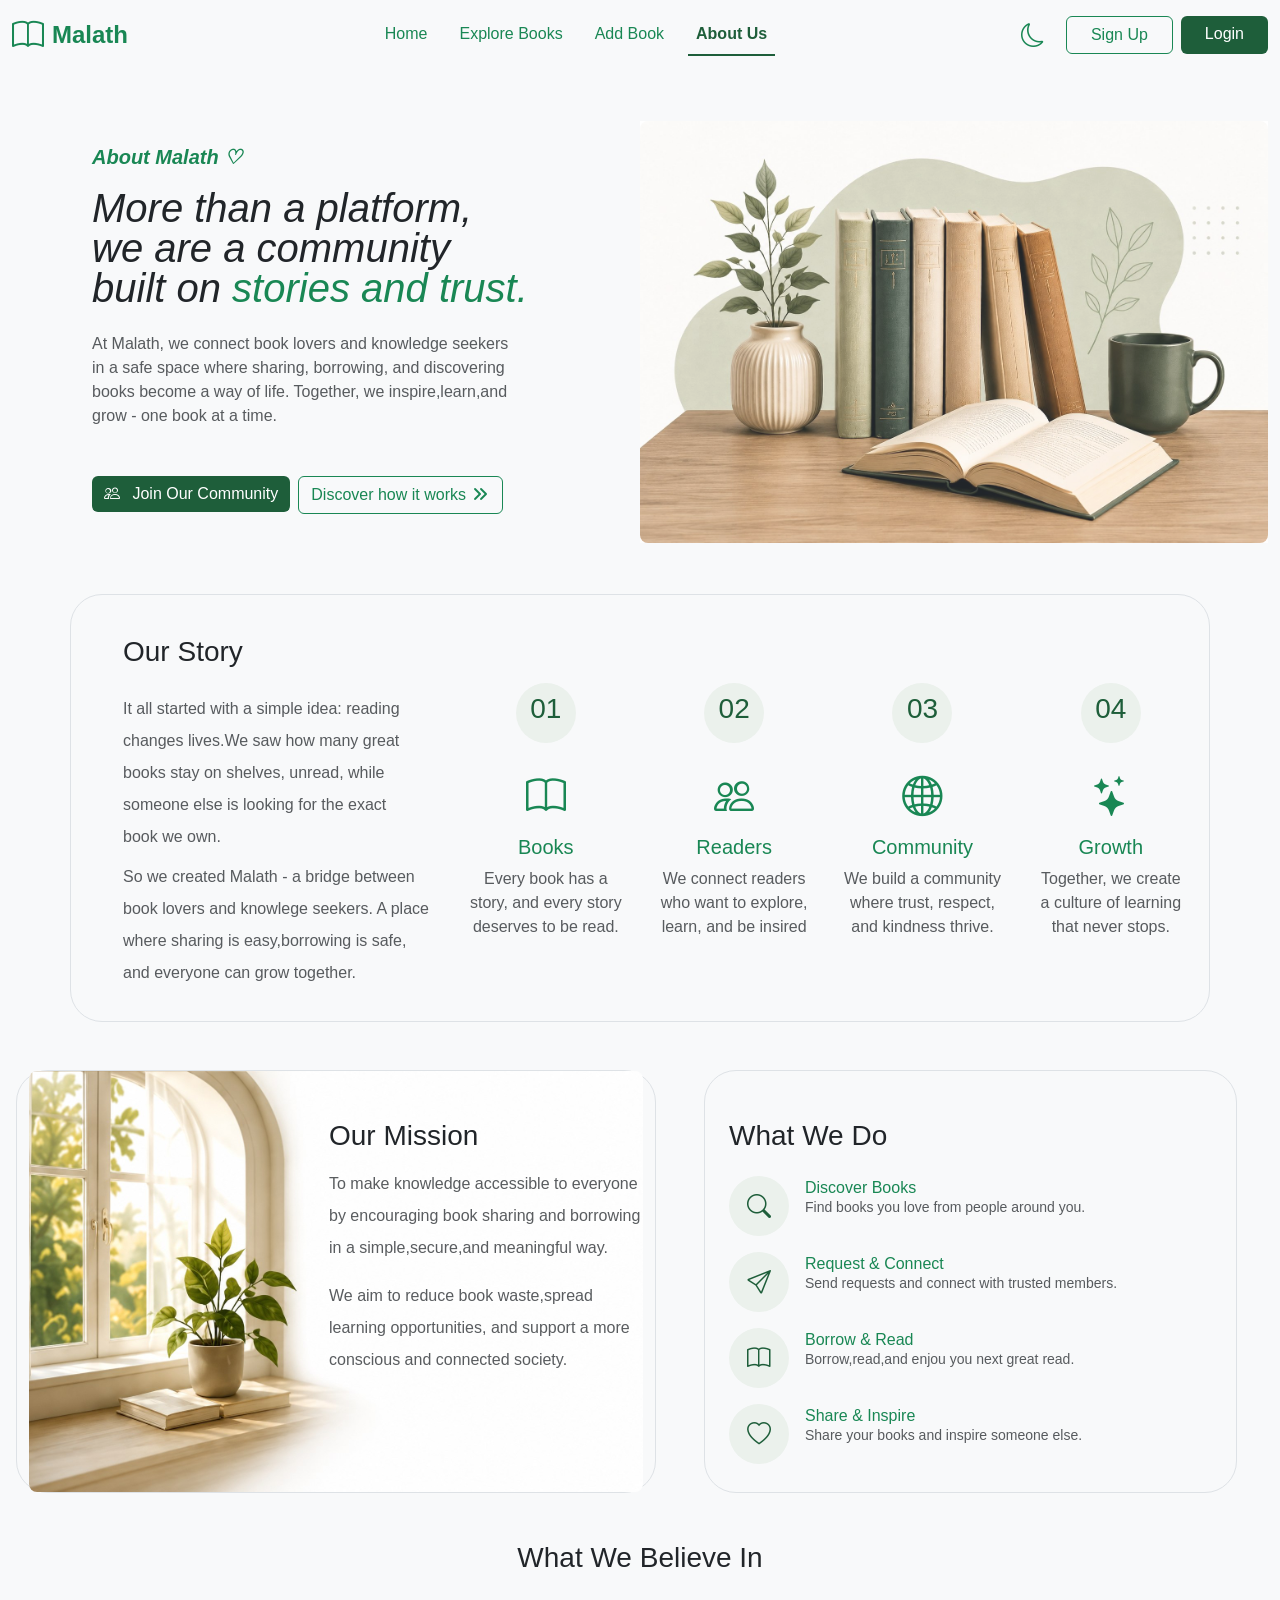
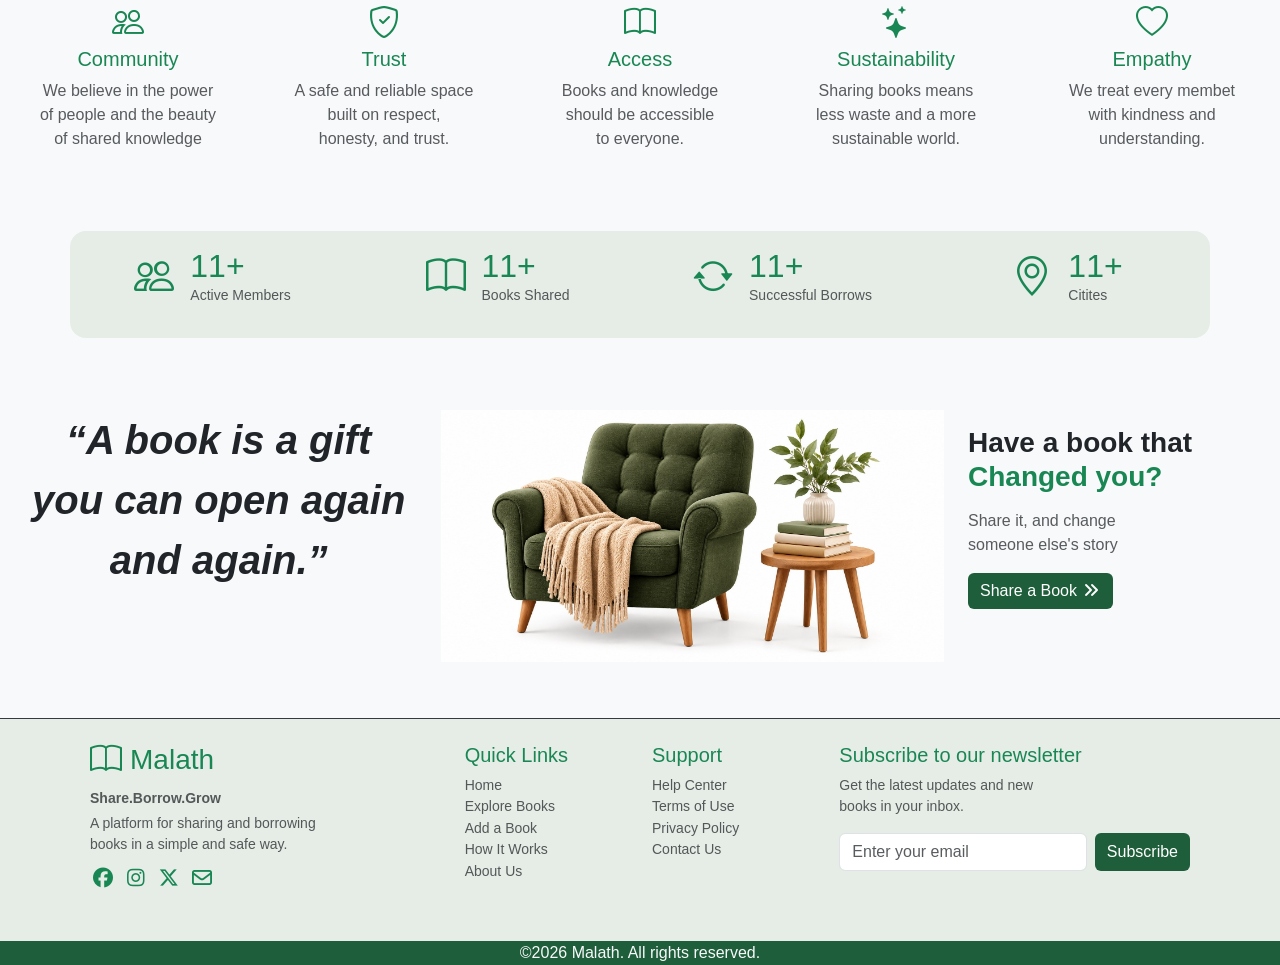
==== commit d932675d: "Merge pull request #18 from onlyzo0m/aboutUs Enhance-1" ====
--- a/about.html
+++ b/about.html
@@ -21,8 +21,9 @@
   <nav id="navbar" class="navbar navbar-expand-lg bg-light navbar-light">
     <div class="container-fluid">
 
-      <a class="navbar-brand d-flex align-items-center" href="#">
-        <img src="./assets/logo.png" alt="malath" height="40" class="me-2">
+      <a class="navbar-brand d-flex align-items-center" href="./index.html">
+        <i class="bi bi-book fs-2 me-2 text-green d-flex  justify-content-center align-items-start"></i>
+        <!--<img src="./assets/logo.png" alt="malath" height="40" class="me-2">-->
         <div>
           <span class="fw-bold brand-color fs-4 d-block lh-1 text-green">Malath</span>
         </div>
@@ -67,9 +68,9 @@
     <div class="info ms-lg-2 p-4">
       <div class="ms-lg-5 text-center text-md-start">
 
-        <p class="fst-italic fs-5 text-green fw-semibold text">About Malath <span class="heart">♡</span></p>
+        <p class="fst-italic fs-5 text-green fw-semibold">About Malath <span class="heart">♡</span></p>
         <h1 class="mb-4 lh-1 fst-italic">More than a platform, <br> we are a community <br>built on <span class="text-green">stories and trust.</span></h1>
-        <p class="mb-5 text">At Malath, we connect book lovers and knowledge <br class="d-block d-lg-none">seekers <br class="d-none d-lg-block"> in a safe space where sharing, borrowing, <br class="d-block d-lg-none"> and discovering <br class="break d-none d-lg-block">books become a way of life.<br class="d-block d-lg-none"> Together, we inspire,learn,and <br class="break d-none d-lg-block"> grow - <br class="d-block d-lg-none"> one book at a time.</p>
+        <p class="mb-5 text-muted paragraph">At Malath, we connect book lovers and knowledge <br class="d-block d-lg-none">seekers <br class="d-none d-lg-block"> in a safe space where sharing, borrowing, <br class="d-block d-lg-none"> and discovering <br class="break d-none d-lg-block">books become a way of life.<br class="d-block d-lg-none"> Together, we inspire,learn,and <br class="break d-none d-lg-block"> grow - <br class="d-block d-lg-none"> one book at a time.</p>
 
         <div class="mb-2 d-flex container-fluid ps-0">
           <a href="./sign-up.html"><button class="btn btn-success me-2"><i class="bi bi-people me-2"></i> Join Our Community</button></a>
@@ -80,7 +81,7 @@
     </div>
 
 
-    <div class="image bg-info w-50 my-md-auto">
+    <div class="landing-image bg-info w-50 my-md-auto bg-dark">
       <img src="./assets/landing-light.jpg" alt="Landing" class="w-100" id="landing-img">
     </div>
   </section>
@@ -92,8 +93,8 @@
 
       <div class="left col-md-4 col-lg-4 ps-md-5 text-center text-md-start">
         <h3 class="my-4">Our Story</h3>
-        <p class="lh-lg mb-md-5 mb-lg-2 text">It all started with a simple idea: reading <br class=" d-sm-block d-md-none d-lg-block"> changes lives.We saw how many great <br class="d-sm-block d-md-none d-lg-block"> books stay on shelves, unread, while <br class="d-sm-block d-md-none d-lg-block">someone else is looking for the exact <br class="d-sm-block d-md-none d-lg-block"> book we own.</p>
-        <p class="lh-lg text">So we created Malath - a bridge between <br class="d-sm-block d-md-none d-lg-block">book lovers and knowlege seekers. A place <br class="d-sm-block d-md-none d-lg-block">where sharing is easy,borrowing is safe, <br class="d-sm-block d-md-none d-lg-block">and everyone can grow together.</p>
+        <p class="lh-lg mb-md-5 mb-lg-2 text-muted paragraph">It all started with a simple idea: reading <br class=" d-sm-block d-md-none d-lg-block"> changes lives.We saw how many great <br class="d-sm-block d-md-none d-lg-block"> books stay on shelves, unread, while <br class="d-sm-block d-md-none d-lg-block">someone else is looking for the exact <br class="d-sm-block d-md-none d-lg-block"> book we own.</p>
+        <p class="lh-lg text-muted paragraph">So we created Malath - a bridge between <br class="d-sm-block d-md-none d-lg-block">book lovers and knowlege seekers. A place <br class="d-sm-block d-md-none d-lg-block">where sharing is easy,borrowing is safe, <br class="d-sm-block d-md-none d-lg-block">and everyone can grow together.</p>
       </div>
 
 
@@ -107,7 +108,7 @@
             </div>
             <i class="bi bi-book fs-1 text-green"></i>
             <h5 class="text-green mt-2">Books</h5>
-            <p class="mb-lg-5 text">Every book has a <br>story, and every story <br>deserves to be read.</p>
+            <p class="mb-lg-5 text-muted paragraph">Every book has a <br>story, and every story <br>deserves to be read.</p>
           </div>
 
 
@@ -118,7 +119,7 @@
             </div>
             <i class="bi bi-people fs-1 text-green"></i>
             <h5 class="text-green mt-2">Readers</h5>
-            <p class="mb-lg-5 text">We connect readers <br> who want to explore, <br> learn, and be insired</p>
+            <p class="mb-lg-5 text-muted paragraph">We connect readers <br> who want to explore, <br> learn, and be insired</p>
           </div>
 
 
@@ -128,7 +129,7 @@
             </div>
             <i class="bi bi-globe2 fs-1 text-green"></i>
             <h5 class="text-green mt-2">Community</h5>
-            <p class="mb-lg-5 text">We build a community <br> where trust, respect, <br> and kindness thrive.</p>
+            <p class="mb-lg-5 text-muted paragraph">We build a community <br> where trust, respect, <br> and kindness thrive.</p>
           </div>
 
 
@@ -140,7 +141,7 @@
             
             <i class="bi bi-stars fs-1 text-green"></i>
             <h5 class="text-green mt-2">Growth</h5>
-            <p class="mb-lg-5 text">Together, we create <br> a culture of learning <br> that never stops.</p>
+            <p class="mb-lg-5 text-muted paragraph">Together, we create <br> a culture of learning <br> that never stops.</p>
           </div>
 
         </div>
@@ -160,8 +161,8 @@
 
         <div id="description" class=" pt-5">
           <h3 class="mb-3">Our Mission</h3>
-          <p class="lh-lg text">To make knowledge accessible to everyone <br> by encouraging book sharing and borrowing <br> in a simple,secure,and meaningful way.</p>
-          <p class="lh-lg text">We aim to reduce book waste,spread <br>learning opportunities, and support a more<br> conscious and connected society.</p>
+          <p class="lh-lg text-muted paragraph">To make knowledge accessible to everyone <br> by encouraging book sharing and borrowing <br> in a simple,secure,and meaningful way.</p>
+          <p class="lh-lg text-muted paragraph">We aim to reduce book waste,spread <br>learning opportunities, and support a more<br> conscious and connected society.</p>
         </div>
       </div>
 
@@ -175,7 +176,7 @@
             <i class="bi bi-search count me-3 fs-4"></i>
             <div>
               <h6 class="text-green my-0">Discover Books</h6>
-              <p class="fs-14 text">Find books you love from people around you.</p>
+              <p class="fs-14 text-muted paragraph">Find books you love from people around you.</p>
             </div>
           </div>
 
@@ -184,7 +185,7 @@
             <i class="bi bi-send count fs-4 me-3"></i>
             <div>
               <h6 class="text-green my-0">Request &amp; Connect</h6>
-              <p class="fs-14 text">Send requests and connect with trusted members.</p>
+              <p class="fs-14 text-muted paragraph">Send requests and connect with trusted members.</p>
             </div>
           </div>
 
@@ -194,7 +195,7 @@
             <i class="bi bi-book count fs-4 me-3"></i>
             <div>
               <h6 class="text-green my-0">Borrow &amp; Read</h6>
-              <p class="fs-14 text">Borrow,read,and enjou you next great read.</p>
+              <p class="fs-14 text-muted paragraph">Borrow,read,and enjou you next great read.</p>
             </div>
           </div>
 
@@ -203,7 +204,7 @@
             <i class="bi bi-heart count fs-4 me-3"></i>
             <div>
               <h6 class="text-green my-0">Share &amp; Inspire</h6>
-              <p class="fs-14 text">Share your books and inspire someone else.</p>
+              <p class="fs-14 text-muted paragraph">Share your books and inspire someone else.</p>
             </div>
           </div>
 
@@ -223,14 +224,14 @@
         <div class="col-md-2">
           <i class="bi bi-people text-green fs-2"></i>
           <h5 class="text-green">Community</h5>
-          <p class="text">We believe in the power <br> of people and the beauty <br> of shared knowledge</p>
+          <p class="text-muted paragraph">We believe in the power <br> of people and the beauty <br> of shared knowledge</p>
         </div>
 
 
         <div class="col-md-2">
           <i class="bi bi-shield-check text-green fs-2"></i>
           <h5 class="text-green">Trust</h5>
-          <p class="text">A safe and reliable space <br> built on respect, <br> honesty, and trust.</p>
+          <p class="text-muted paragraph">A safe and reliable space <br> built on respect, <br> honesty, and trust.</p>
         </div>
 
 
@@ -238,7 +239,7 @@
         <div class="col-md-2">
           <i class="bi bi-book text-green fs-2"></i>
           <h5 class="text-green">Access</h5>
-          <p class="text">Books and knowledge <br>should be accessible <br> to everyone.</p>
+          <p class="text-muted paragraph">Books and knowledge <br>should be accessible <br> to everyone.</p>
         </div>
 
 
@@ -246,7 +247,7 @@
         <div class="col-md-2">
           <i class="bi bi-stars text-green fs-2"></i>
           <h5 class="text-green">Sustainability</h5>
-          <p class="text">Sharing books means <br> less waste and a more <br> sustainable world.</p>
+          <p class="text-muted paragraph">Sharing books means <br> less waste and a more <br> sustainable world.</p>
         </div>
 
 
@@ -254,7 +255,7 @@
         <div class="col-md-2">
           <i class="bi bi-heart text-green fs-2"></i>
           <h5 class="text-green">Empathy</h5>
-          <p class="text">We treat every membet <br> with kindness and <br>understanding.</p>
+          <p class="text-muted paragraph">We treat every membet <br> with kindness and <br>understanding.</p>
         </div>
       </div>
 
@@ -265,33 +266,33 @@
   <!--End Believe Section -->
 
   <!--Start Stats-->
-  <section class="container-fluid my-5 py-3">
-    <div class="row align-items-center justify-content-between bg-section py-3 rounded-4 row-gap-2">
+  <section class="container my-5 py-3 counter-section">
+    <div id="stats" class="row align-items-center justify-content-between bg-section py-3 rounded-4 row-gap-2">
 
       <div class=" col-6 col-md-3 col-lg-3 d-flex justify-content-center align-self-center">
-        <i class="bi bi-people text-green fs-1 me-3"></i>
+        <i class="bi bi-people  fs-1 me-3 stat text-green"></i>
         <div class="description">
-          <h5 class="mb-0 fs-2 text-green">900+</h5>
-          <p class="fs-14 text">Active Members</p>
+          <h5 class="counter mb-0 fs-2 stat text-green" data-target="200">0+</h5>
+          <p class="fs-14 text-muted paragraph">Active Members</p>
         </div>
       </div>
 
 
       <div class="col-6 col-md-3 col-lg-3 d-flex justify-content-center">
-        <i class="bi bi-book text-green fs-1 me-3"></i>
+        <i class="bi bi-book text-green fs-1 me-3 stat text-green"></i>
         <div class="description">
-          <h5 class="mb-0 fs-2 text-green">500+</h5>
-          <p class="fs-14 text">Books Shared</p>
+          <h5 class="counter mb-0 fs-2 text-green stat text-green"data-target="150">0+</h5>
+          <p class="fs-14 text-muted paragraph">Books Shared</p>
         </div>
       </div>
 
 
 
       <div class="col-6 col-md-3 col-lg-3 d-flex justify-content-center">
-        <i class="bi bi-arrow-repeat text-green fs-1 me-3"></i>
+        <i class="bi bi-arrow-repeat text-green fs-1 me-3 stat text-green"></i>
         <div class="description">
-          <h5 class="mb-0 fs-2 text-green">1000+</h5>
-          <p class="fs-14 text">Successful Borrows</p>
+          <h5 class="counter mb-0 fs-2 text-green stat text-green"data-target="100">0+</h5>
+          <p class="fs-14 text-muted paragraph">Successful Borrows</p>
         </div>
       </div>
 
@@ -299,10 +300,10 @@
 
 
       <div class="col-6 col-md-3 col-lg-3 d-flex justify-content-center">
-        <i class="bi bi-geo-alt text-green fs-1 me-3"></i>
+        <i class="bi bi-geo-alt text-green fs-1 me-3 stat text-green"></i>
         <div class="description">
-          <h5 class="mb-0 fs-2 text-green">20+</h5>
-          <p class="fs-14 text">Citites</p>
+          <h5 class="counter mb-0 fs-2 text-green stat text-green"data-target="20">0+</h5>
+          <p class="fs-14 text-muted paragraph">Citites</p>
         </div>
       </div>
 
@@ -321,13 +322,13 @@
         <q class="fs-1 fw-semibold fst-italic">A book is a gift <br class="d-none d-md-block">you can open again <br class="d-none d-lg-block"> and again.</q>
       </div>
 
-      <div class="image col-md-5 col-lg-5">
-        <img src="./assets/quote.jpg" alt="" class="w-100">
+      <div class="col-md-5 col-lg-5">
+        <img src="./assets/quote.jpg" alt="" class="w-100" id="last-section">
       </div>
 
       <div class="col-md-3 col-lg-3 text-center text-md-start mt-3">
         <h3 class="fw-semibold mb-3">Have a book that <br> <span class="text-green">Changed you?</span></h3>
-        <p class="mb-3 text">Share it, and change <br>someone else's story</p>
+        <p class="mb-3 text-muted paragraph">Share it, and change <br>someone else's story</p>
         <a href="./addBooks.html"><button class="btn btn-success">Share a Book <i class="fa-solid fa-angles-right"></i></button></a>
       </div>
     </div>
@@ -336,18 +337,18 @@
   <!--End Last Section-->
 
   <!--Start Footer-->
-  <footer class="p-3 bg-section">
+  <footer id="footer" class="p-3 bg-section">
     <div class="container">
       <div class="row  justify-content-md-between justify-content-lg-center align-items-start p-2">
 
         <div class="col-sm-6 col-lg-4 mb-4">
-          <div class="d-flex align-items-center ">
-            <i class="bi bi-book-fill fs-2 me-2 text-green d-flex  justify-content-center align-items-start"></i>
+          <div class="d-flex align-items-start ">
+            <i class="bi bi-book fs-2 me-2 text-green d-flex  justify-content-center align-items-center"></i>
             <h3 class="text-green">Malath</h3>
           </div>
           <div class="fs-14">
-            <p class="fw-bold my-1">Share.Borrow.Grow</p>
-            <p class="text-muted mb-2">A platform for sharing and borrowing <br> books in a simple and safe
+            <p class="fw-bold my-1 text-muted paragraph">Share.Borrow.Grow</p>
+            <p class="mb-2 text-muted paragraph">A platform for sharing and borrowing <br> books in a simple and safe
               way.</p>
           </div>
           <div class="icons m-0">
@@ -359,30 +360,30 @@
         </div>
 
         <div class="col-sm-6 col-lg-2 mb-2">
-          <h5>Quick Links</h5>
+          <h5 class="text-green">Quick Links</h5>
+          <ul class="list-unstyled text">
+            <li><a href="./index.html" class="text-decoration-none text-muted paragraph fs-14">Home</a></li>
+            <li><a href="./explore.html" class="text-decoration-none text-muted paragraph fs-14">Explore Books</a></li>
+            <li><a href="./addBooks.html" class="text-decoration-none text-muted paragraph fs-14">Add a Book</a></li>
+            <li><a href="#how-it-works" class="text-decoration-none text-muted paragraph fs-14">How It Works</a></li>
+            <li><a href="./about.html" class="text-decoration-none text-muted paragraph fs-14">About Us</a></li>
+          </ul>
+        </div>
+
+        <div class="col-sm-6 col-lg-2  mb-2">
+          <h5 class="text-green">Support</h5>
           <ul class="list-unstyled">
-            <li><a href="#" class="text-decoration-none text-muted fs-14">Home</a></li>
-            <li><a href="#" class="text-decoration-none text-muted fs-14">Explore Books</a></li>
-            <li><a href="#" class="text-decoration-none text-muted fs-14">Add a Book</a></li>
-            <li><a href="#" class="text-decoration-none text-muted fs-14">How It Works</a></li>
-            <li><a href="#" class="text-decoration-none text-muted fs-14">About Us</a></li>
-          </ul>
-        </div>
-
-        <div class="col-sm-6 col-lg-2  mb-2">
-          <h5>Support</h5>
-          <ul class="list-unstyled">
-            <li><a href="#" class="text-decoration-none text-muted fs-14">Help Center</a></li>
-            <li><a href="#" class="text-decoration-none text-muted fs-14">Terms of Use</a></li>
-            <li><a href="#" class="text-decoration-none text-muted fs-14">Privacy Policy</a></li>
-            <li><a href="#" class="text-decoration-none text-muted fs-14">Contact Us</a></li>
+            <li><a href="#" class="text-decoration-none text-muted paragraph fs-14">Help Center</a></li>
+            <li><a href="#" class="text-decoration-none text-muted paragraph fs-14">Terms of Use</a></li>
+            <li><a href="#" class="text-decoration-none text-muted paragraph fs-14">Privacy Policy</a></li>
+            <li><a href="#" class="text-decoration-none text-muted paragraph fs-14">Contact Us</a></li>
           </ul>
         </div>
 
         <div class="col-sm-6 col-lg-4 ">
           <div class="info">
-            <h5>Subscribe to our newsletter</h5>
-            <p class="fs-14 text-muted">Get the latest updates and new <br> books in your inbox.</p>
+            <h5 class="text-green">Subscribe to our newsletter</h5>
+            <p class="fs-14 text-muted paragraph">Get the latest updates and new <br> books in your inbox.</p>
           </div>
 
           <form class="d-flex">
--- a/css/style.css
+++ b/css/style.css
@@ -47,7 +47,7 @@
   transition: all 1s;
 }
 .btn-success {
-  background: var(--primary-green-color);
+  background: var(--primary-green-color) !important;
   border: none;
 }
 /*End Hero*/
@@ -62,6 +62,16 @@
 /*End Footer*/
 
 /*Start About Page*/
+.landing-image{
+  border-radius: 8px;
+  -webkit-border-radius: 8px;
+  -moz-border-radius: 8px;
+  -ms-border-radius: 8px;
+  -o-border-radius: 8px;
+}
+#landing-img{
+  mix-blend-mode: screen; 
+}
 .icon {
   width: 40px;
   height: 40px;
@@ -76,7 +86,6 @@
   -o-border-radius: 50%;
 }
 .count {
-  /*background-color: #fef2e9;*/
   background-color: #ebf1ec;
   color: var(--primary-green-color);
   width: 60px;
@@ -103,6 +112,9 @@
   padding-left: 300px;
   background-position: center;
 }
+/*#landing-img{
+  mix-blend-mode: screen;
+}*/
 /*.description{
   background-image: url(../assets/mission-dark.jpg);
   background-size: cover;
@@ -219,39 +231,6 @@
   border-top: 1px solid #343a40;
 }
 
-/*كود حبيبه*/
-/*:root {
-  --brand-color: #1b5e3a;
-  --brand-light-bg: #f4f8f5;
-}
-
-.btn-success {
-  background-color: var(--brand-color);
-  border-color: var(--brand-color);
-}
-
-
-.bg-success {
-  background-color: var(--brand-color) !important;
-}
-
-.text-success {
-  color: var(--brand-color) !important;
-}
-
-
-.bg-light {
-  background-color: var(--brand-light-bg) !important;
-}
-
-.card-img-top {
-  height: 200px;
-  object-fit: cover;
-}
-body {
-    background-color: #057734;
-}*/
-
 /* GLOBAL VARIABLES  */
 :root {
   --primary-green: #198754;
@@ -276,8 +255,7 @@
 
 .input-group .form-control:focus {
   box-shadow: none;
-}
-
+} 
 /*  FILTER BUTTONS */
 .btn-filter {
   background-color: #ffffff;
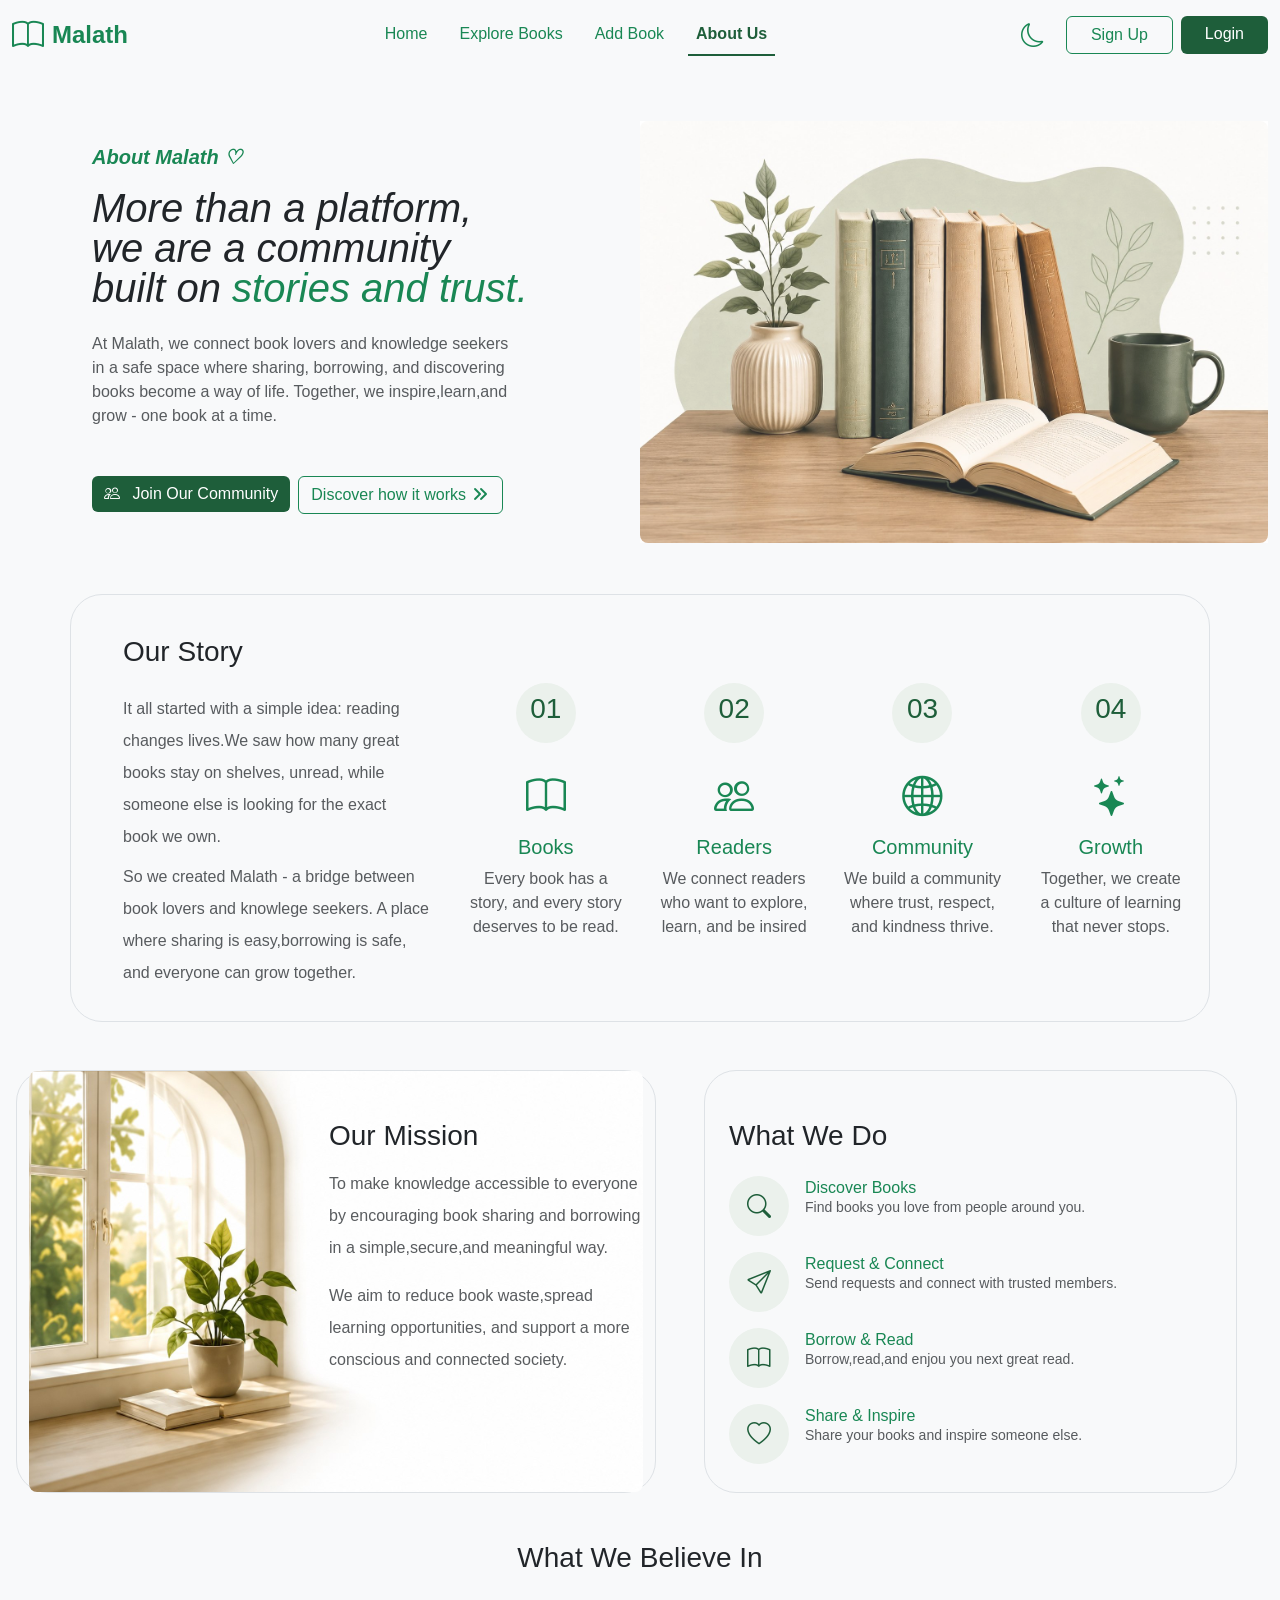
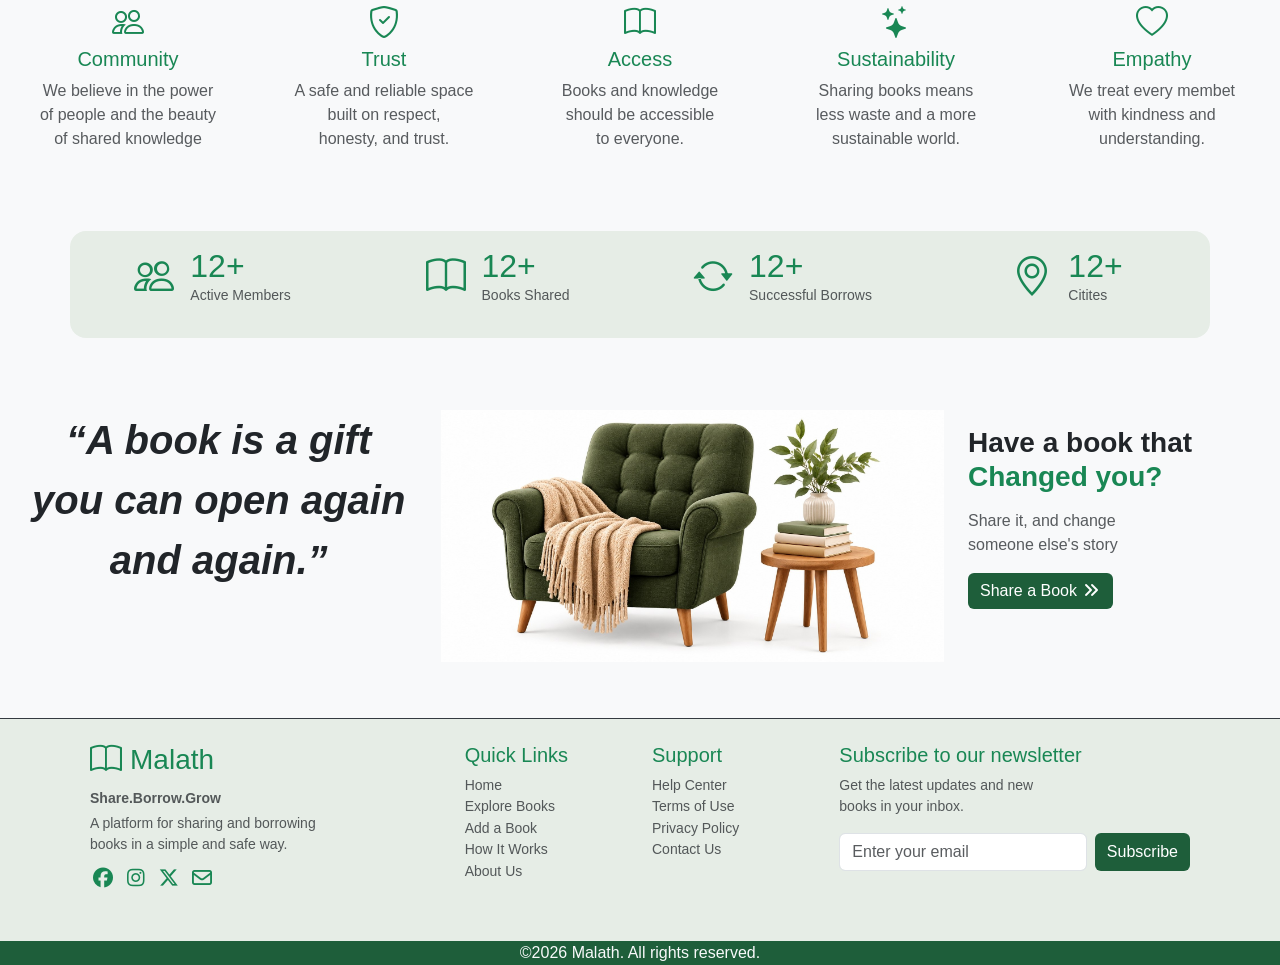
==== commit c5a1a0d3: ".." ====
--- a/about.html
+++ b/about.html
@@ -81,7 +81,7 @@
     </div>
 
 
-    <div class="landing-image bg-info w-50 my-md-auto bg-dark">
+    <div class="landing-image w-50 my-md-auto bg-dark">
       <img src="./assets/landing-light.jpg" alt="Landing" class="w-100" id="landing-img">
     </div>
   </section>
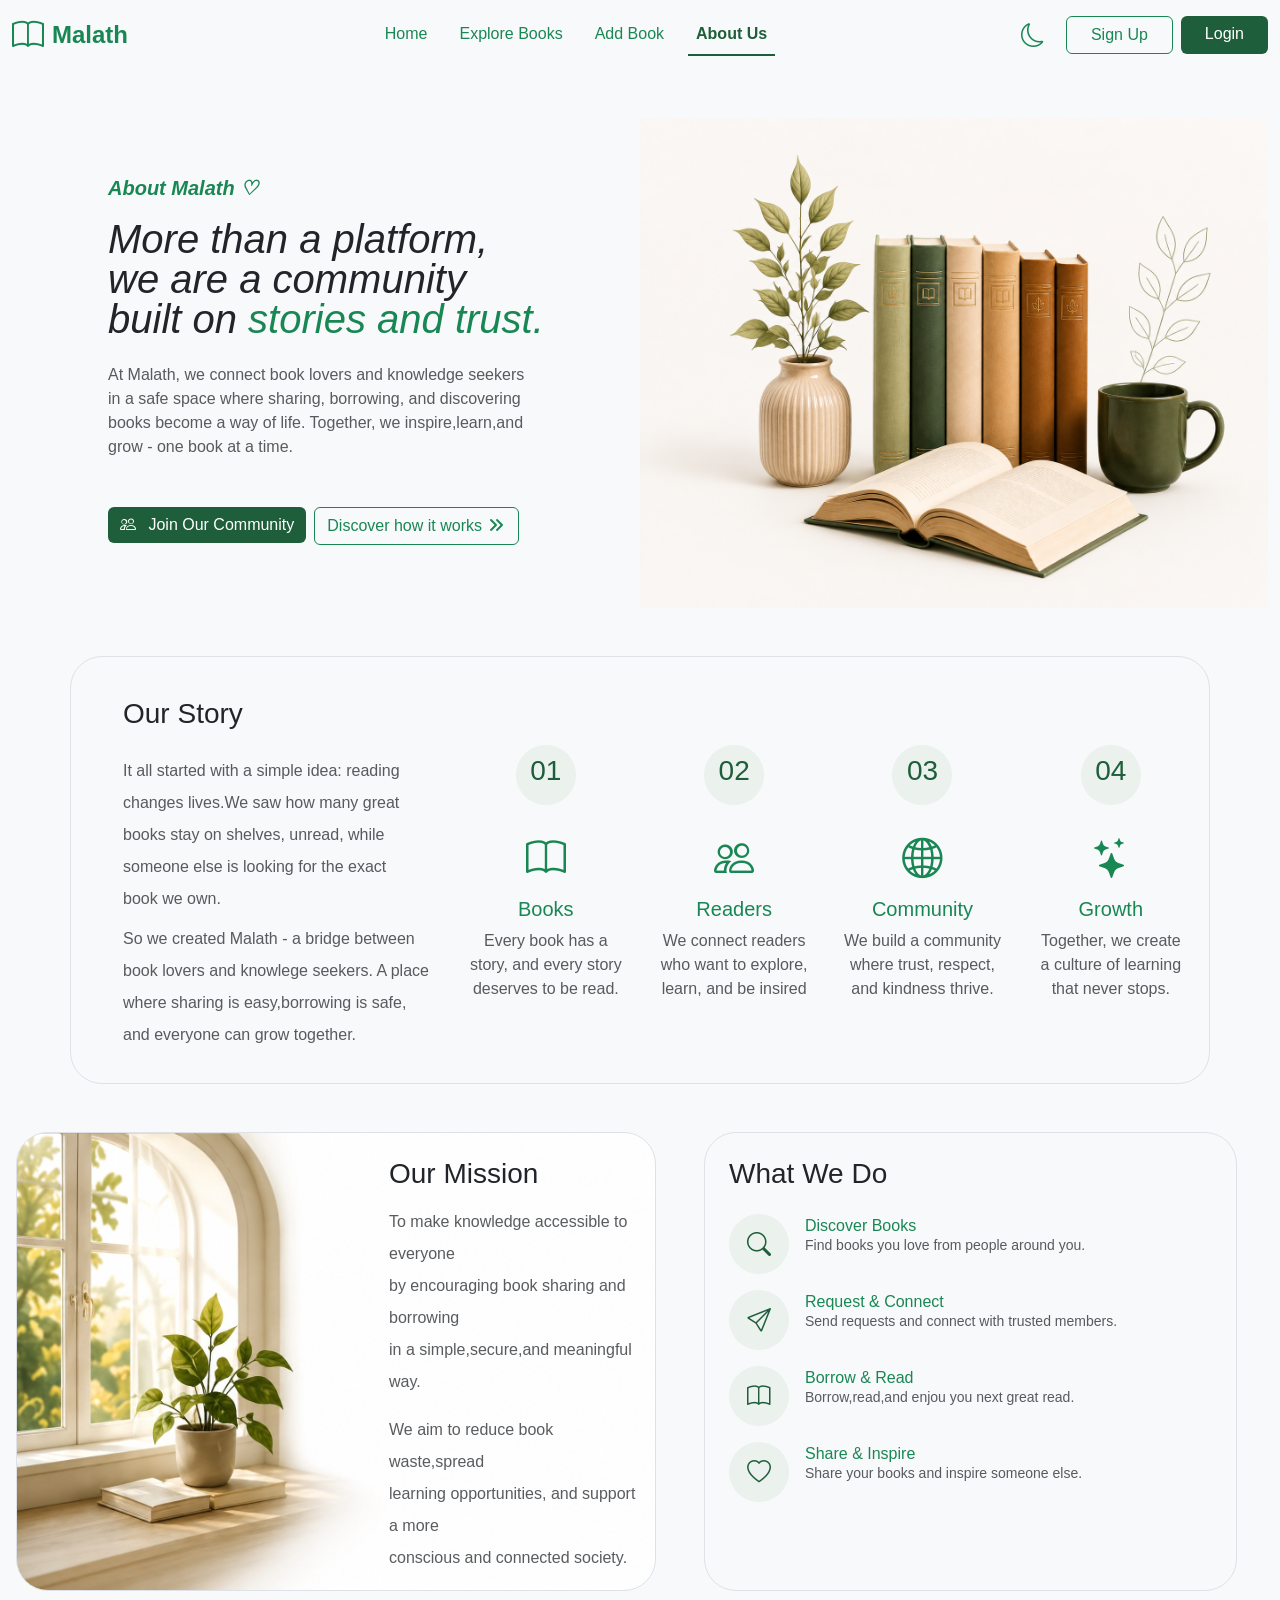
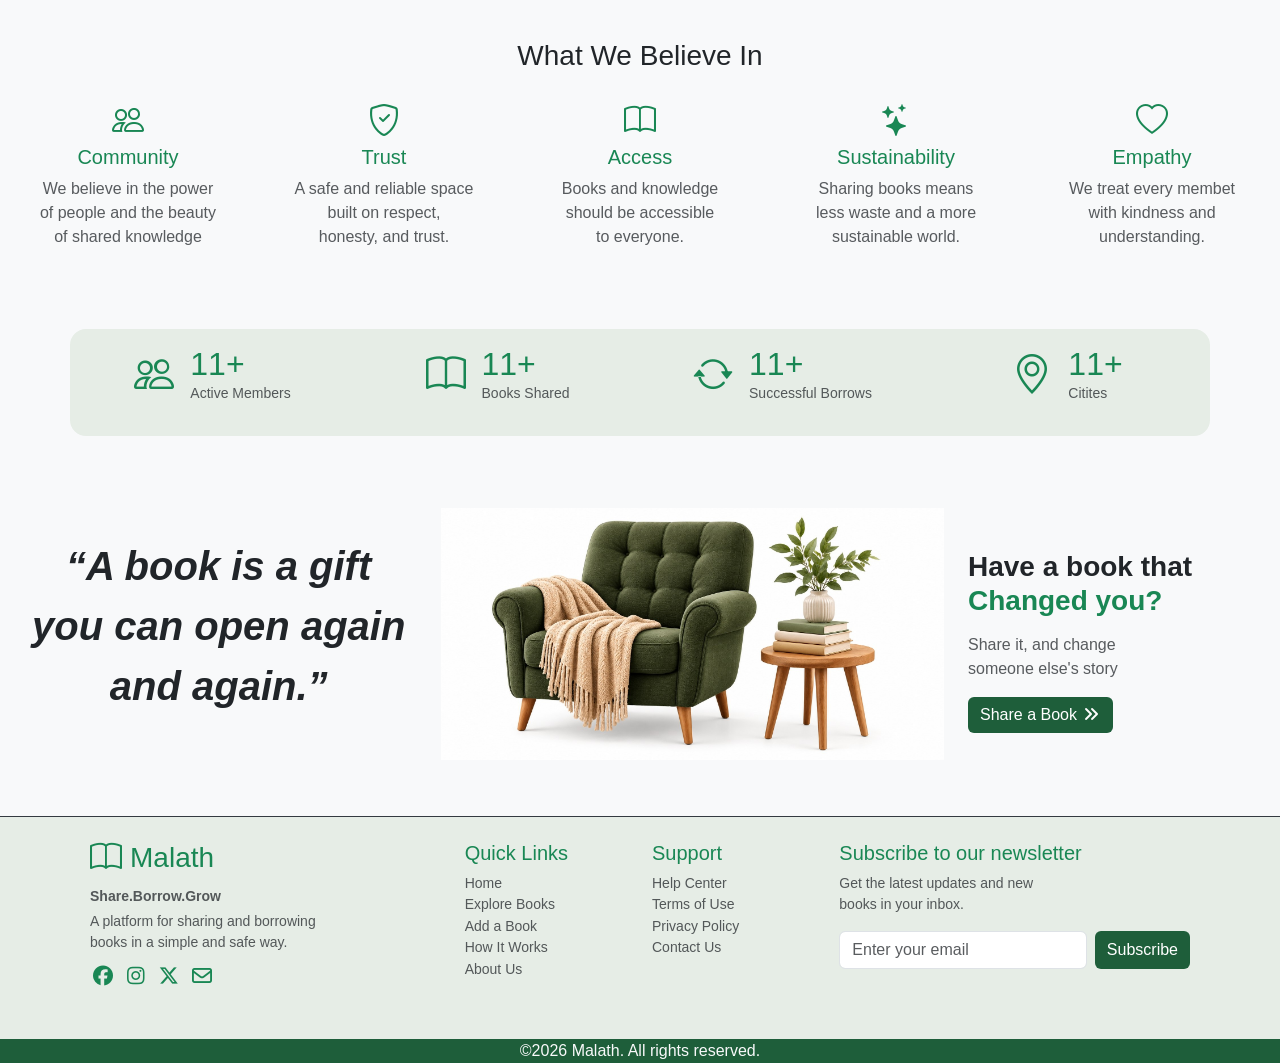
==== commit 6d977cb8: "final-about page" ====
--- a/about.html
+++ b/about.html
@@ -65,7 +65,7 @@
   <!--Start Landing Section-->
   <section class="landing d-flex justify-content-md-between align-items-center flex-lg-row container-fluid my-5">
 
-    <div class="info ms-lg-2 p-4">
+    <div class="info ms-lg-4 p-4">
       <div class="ms-lg-5 text-center text-md-start">
 
         <p class="fst-italic fs-5 text-green fw-semibold">About Malath <span class="heart">♡</span></p>
@@ -82,7 +82,7 @@
 
 
     <div class="landing-image w-50 my-md-auto bg-dark">
-      <img src="./assets/landing-light.jpg" alt="Landing" class="w-100" id="landing-img">
+      <img src="./assets/landing-light.png" alt="Landing" class="w-100" id="landing-img"/>
     </div>
   </section>
   <!--End Landing Section-->
@@ -154,12 +154,12 @@
   <!--End Story Section-->
 
   <!--Start Mission Section -->
-  <section class="mission container-fluid my-5">
+  <section class="container-fluid my-5">
     <div class="row column-gap-5">
 
-      <div class="col-lg-6 border border-1 rounded-5 ms-lg-3">
-
-        <div id="description" class=" pt-5">
+      <div id="mission" class="col-lg-6 border border-1 rounded-5 ms-lg-3">
+
+        <div id="description" class="pt-4">
           <h3 class="mb-3">Our Mission</h3>
           <p class="lh-lg text-muted paragraph">To make knowledge accessible to everyone <br> by encouraging book sharing and borrowing <br> in a simple,secure,and meaningful way.</p>
           <p class="lh-lg text-muted paragraph">We aim to reduce book waste,spread <br>learning opportunities, and support a more<br> conscious and connected society.</p>
@@ -168,7 +168,7 @@
 
 
 
-      <div class="we-do col-lg-5 pt-5 border border-1 rounded-5 ps-md-4">
+      <div class="we-do col-lg-5 pt-4 border border-1 rounded-5 ps-md-4">
         <h3>What We Do</h3>
         <div class="info my-4">
 
@@ -316,14 +316,14 @@
 
   <!--Start Last Section-->
   <section class="mb-5 container-fluid my-5">
-    <div class="row p-2 justify-content-around">
+    <div class="row p-2 justify-content-around align-items-center">
 
       <div class="col-md-4 col-lg-4 text-center mb-3">
-        <q class="fs-1 fw-semibold fst-italic">A book is a gift <br class="d-none d-md-block">you can open again <br class="d-none d-lg-block"> and again.</q>
+        <q class="fs-1 fw-semibold fst-italic">A book is a gift <br class="d-none d-lg-block">you can open again <br class="d-none d-lg-block"> and again.</q>
       </div>
 
       <div class="col-md-5 col-lg-5">
-        <img src="./assets/quote.jpg" alt="" class="w-100" id="last-section">
+        <img src="./assets/chair-light.jpg" alt="" class="w-100" id="last-section">
       </div>
 
       <div class="col-md-3 col-lg-3 text-center text-md-start mt-3">
@@ -337,7 +337,7 @@
   <!--End Last Section-->
 
   <!--Start Footer-->
-  <footer id="footer" class="p-3 bg-section">
+  <footer id="footer" class="px-1 py-3 bg-section">
     <div class="container">
       <div class="row  justify-content-md-between justify-content-lg-center align-items-start p-2">
 
--- a/css/style.css
+++ b/css/style.css
@@ -56,22 +56,15 @@
 .bg-section {
   background-color: #e6ede6;
 }
+.bg-green{
+  background-color: var(--primary-green-color);
+}
 .copy-right {
   background-color: var(--primary-green-color) !important;
 }
 /*End Footer*/
 
 /*Start About Page*/
-.landing-image{
-  border-radius: 8px;
-  -webkit-border-radius: 8px;
-  -moz-border-radius: 8px;
-  -ms-border-radius: 8px;
-  -o-border-radius: 8px;
-}
-#landing-img{
-  mix-blend-mode: screen; 
-}
 .icon {
   width: 40px;
   height: 40px;
@@ -101,78 +94,50 @@
   -o-border-radius: 50%;
 }
 #description {
+  padding-left: 300px;
+}
+#mission{
+  overflow: hidden;
   background-image: url(../assets/mission-light.jpg);
   background-size: cover;
-  padding-bottom: 100px;
+  background-position: center;
   border-radius: 8px;
   -webkit-border-radius: 8px;
   -moz-border-radius: 8px;
   -ms-border-radius: 8px;
   -o-border-radius: 8px;
-  padding-left: 300px;
-  background-position: center;
-}
-/*#landing-img{
-  mix-blend-mode: screen;
-}*/
-/*.description{
-  background-image: url(../assets/mission-dark.jpg);
-  background-size: cover;
-  padding-bottom: 100px;
-  border-radius: 8px;
-  -webkit-border-radius: 8px;
-  -moz-border-radius: 8px;
-  -ms-border-radius: 8px;
-  -o-border-radius: 8px;
-  padding-left: 300px;
-}*/
-.description-box,
-.description-content {
-  min-height: 100%;
 }
 @media (max-width: 767px) {
   .landing {
     flex-direction: column !important;
   }
-  .landing .image,
-  .landing .image img {
+  .landing-image,
+  .landing-image img {
     width: 100% !important;
   }
-  .mission .description {
-    padding-left: 300px;
-    padding-bottom: 10px;
+   #mission{
+    background-image: url(../assets/mission-mobile.jpg);
     background-attachment: fixed;
+    margin-bottom: 15px;  
+   }
+   #description {
+    padding-left: 25px;
+   
   }
 }
 @media (min-width: 768px){
-  .mission .description{
+  #description{
     padding-left: 400px;
   }
 
 }
-/*@media (max-width: 991px){
-  .landing .break{
-    display: none !important;
-  }
-}*/
-/*.mission{
-  background-image: url(../assets/mission-background.jpg);
-  background-size: cover;
-}*/
-/*.vision{
-  background-image: url(../assets/vision-background.jpg);
-  background-size: cover;
-}*/
-/*.icons{
-    width: 40px;
-    height: 40px;
-    border-radius: 50%;
-    -webkit-border-radius: 50%;
-    -moz-border-radius: 50%;
-    -ms-border-radius: 50%;
-    -o-border-radius: 50%;
-    background-color: var(--background-section);
-}*/
+@media (min-width: 992px){
+  #description{
+    padding-left: 360px;
+  }
+}
+
+
 /*End About Page*/
 
 /* Custom Styles overriding or adding to Bootstrap */
@@ -255,7 +220,8 @@
 
 .input-group .form-control:focus {
   box-shadow: none;
-} 
+}
+
 /*  FILTER BUTTONS */
 .btn-filter {
   background-color: #ffffff;
@@ -313,7 +279,6 @@
 
 .breadcrumb-item + .breadcrumb-item::before {
   content: ">";
-  color: var(--text-muted);
 }
 
 .form-control:focus,
